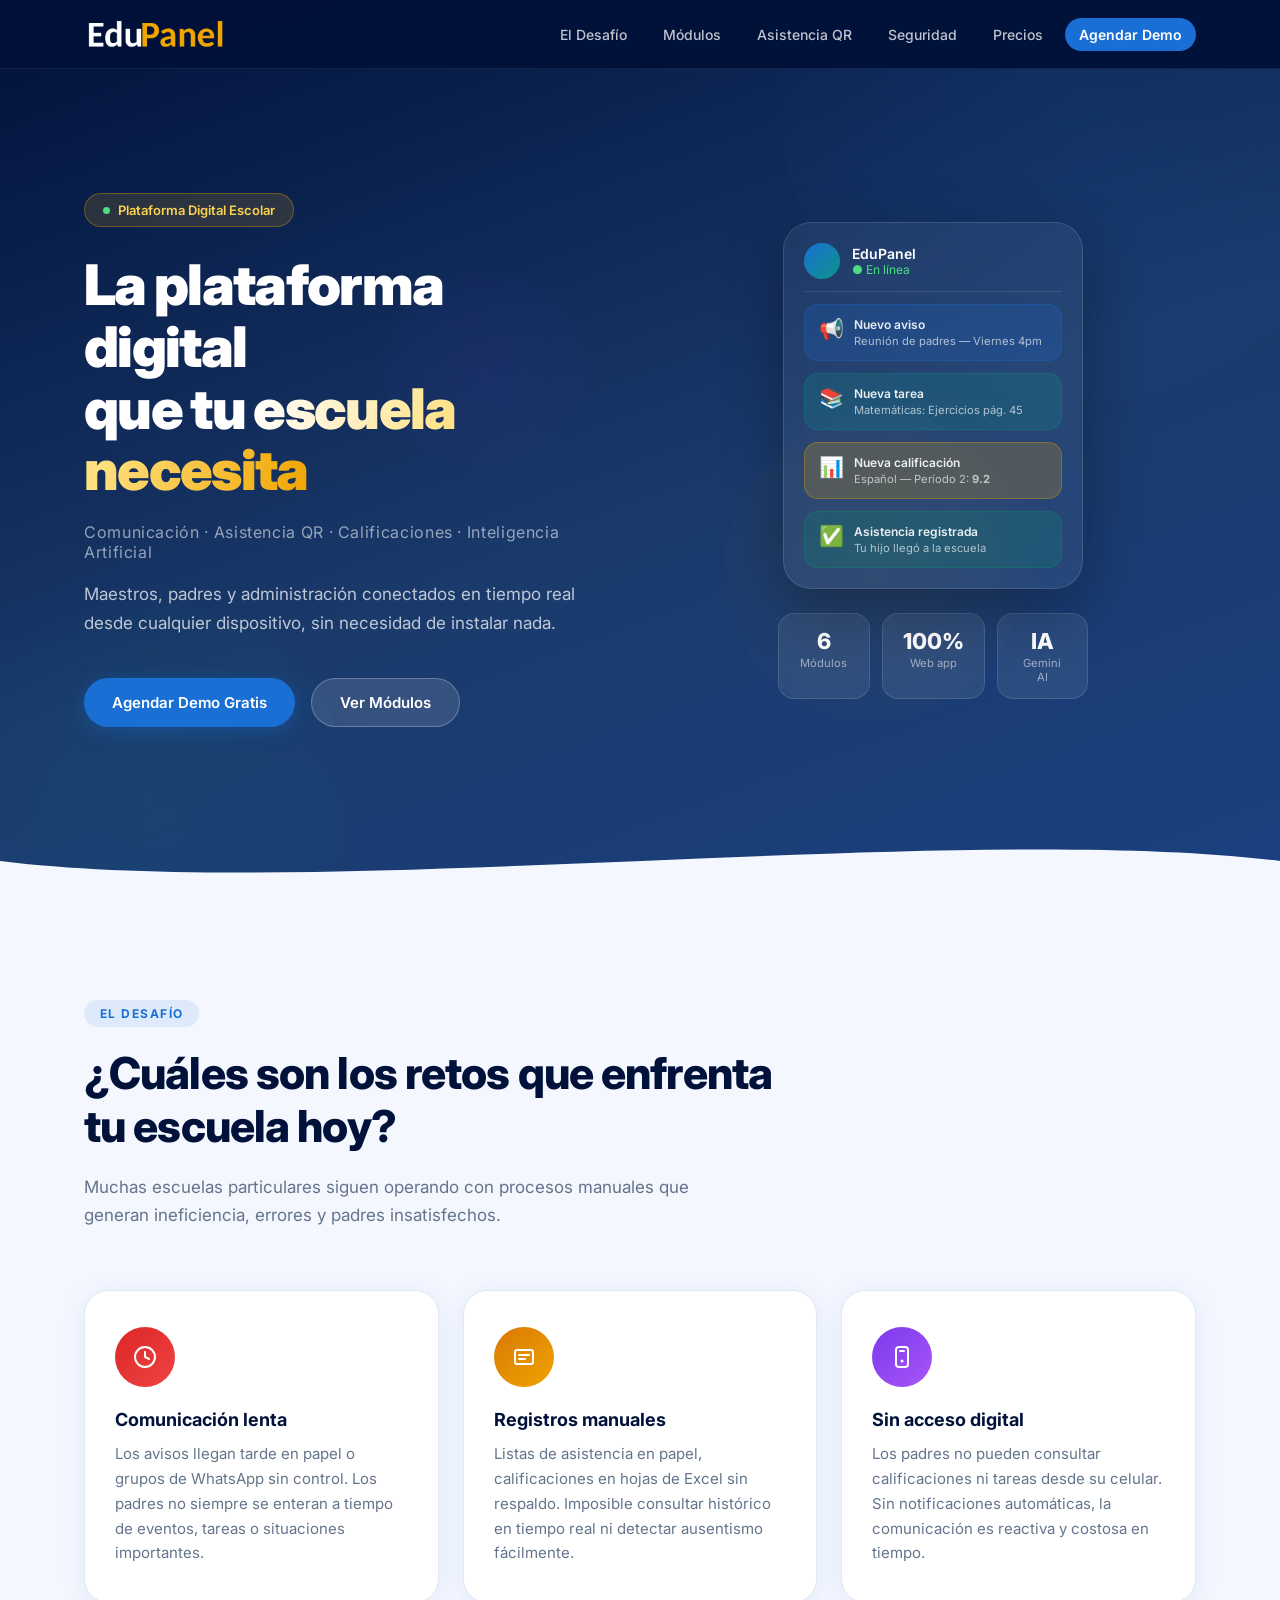
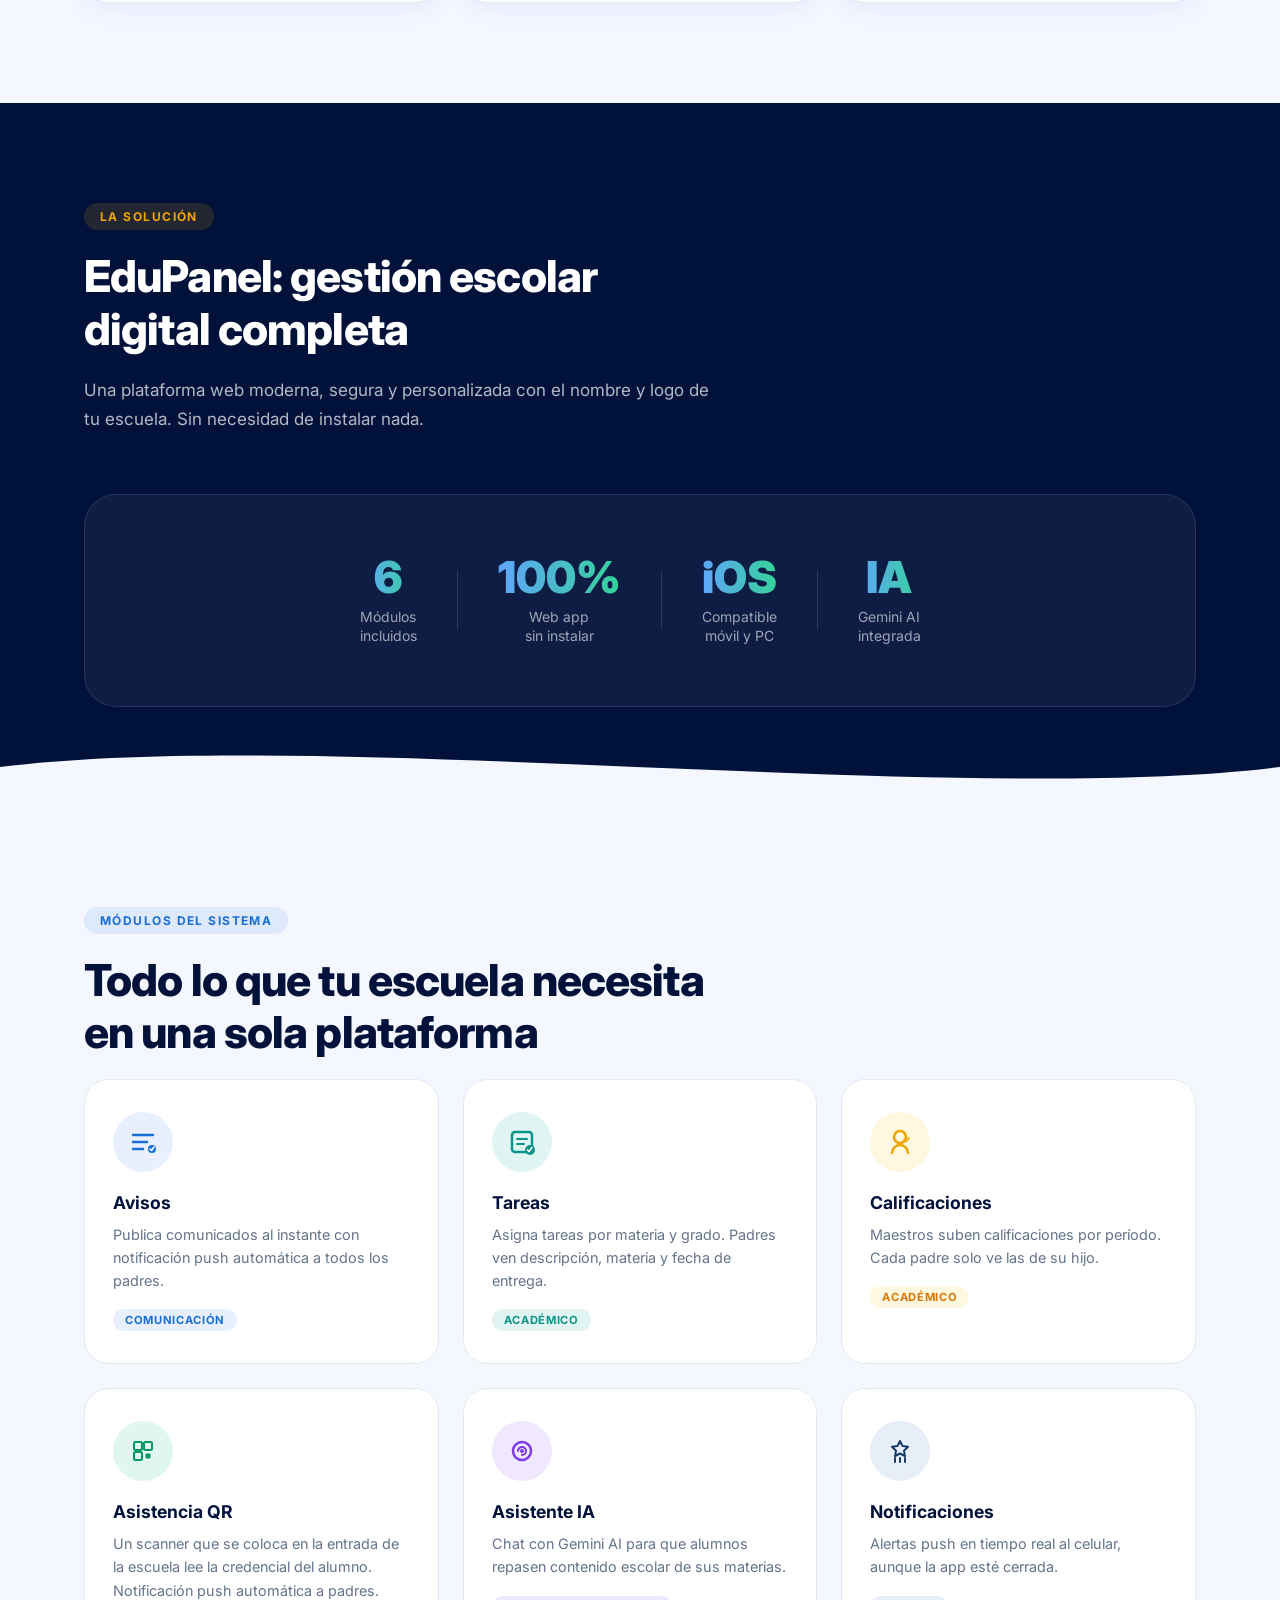
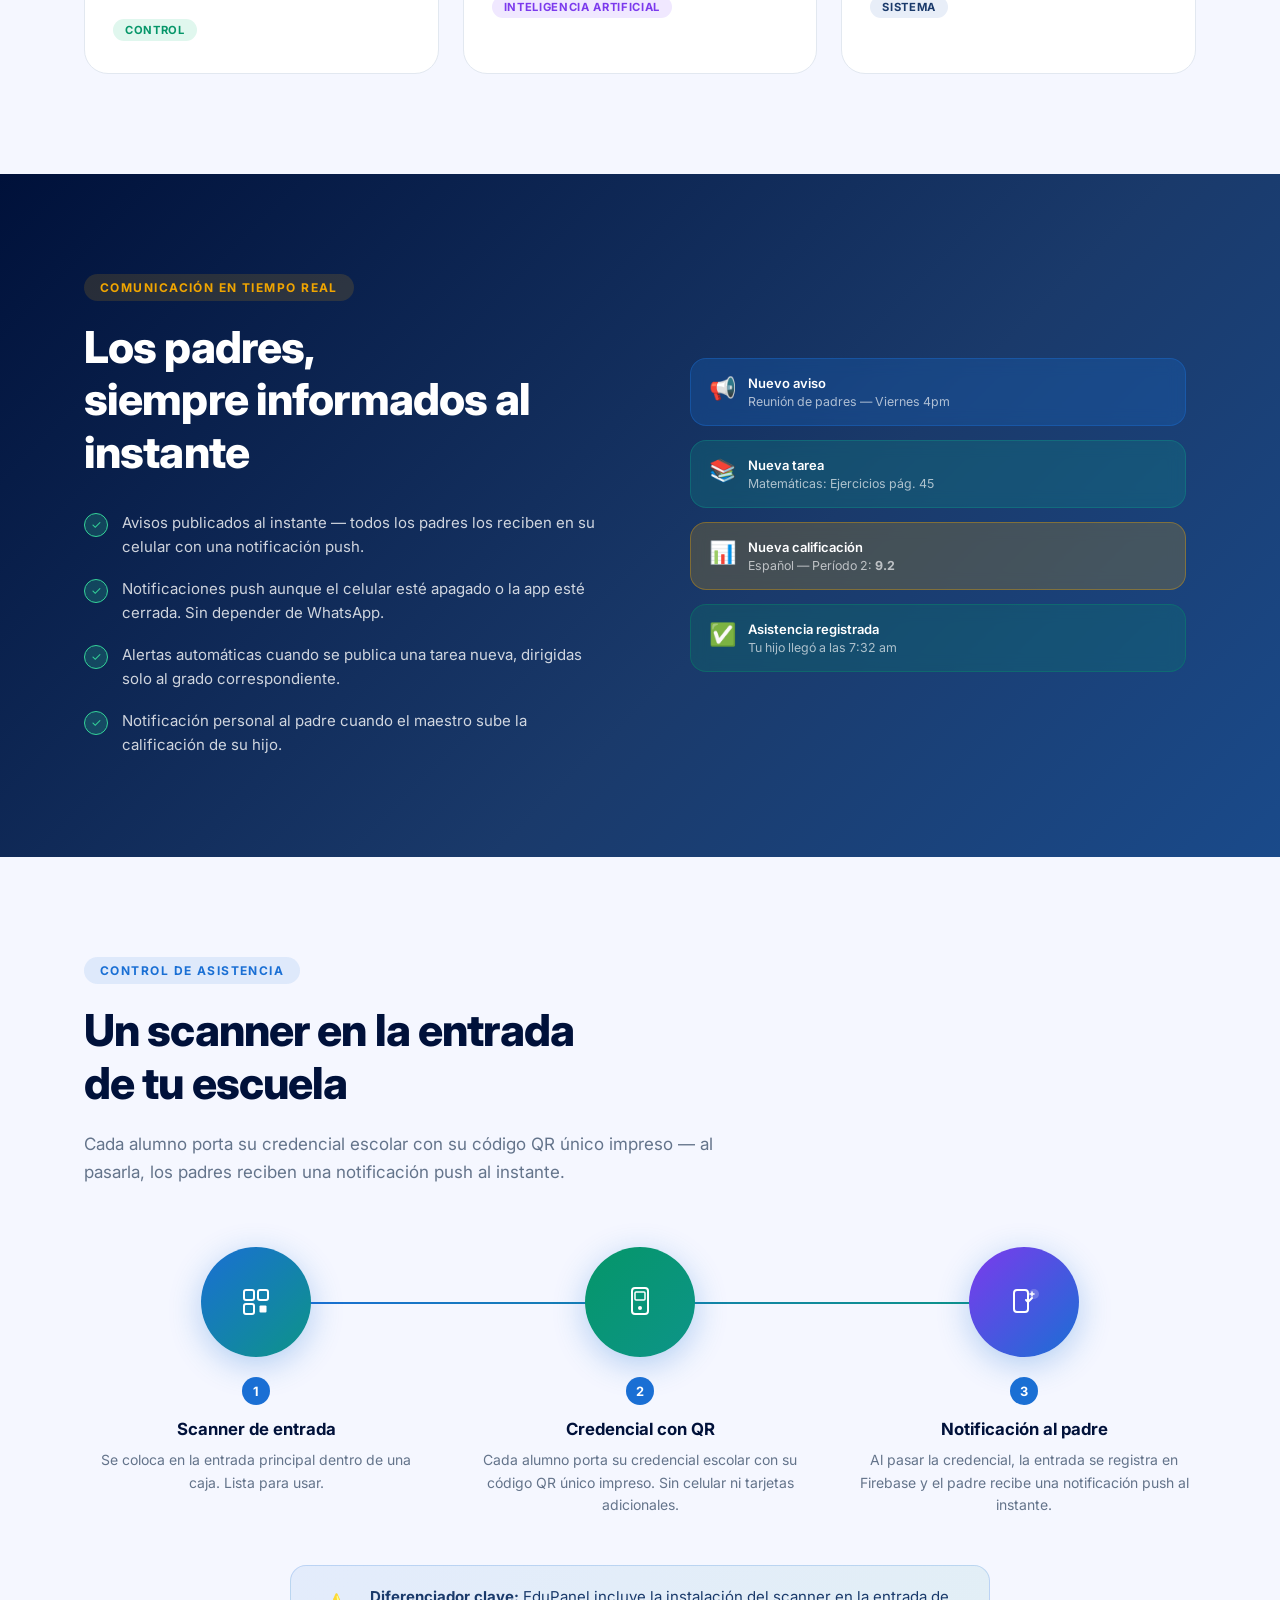
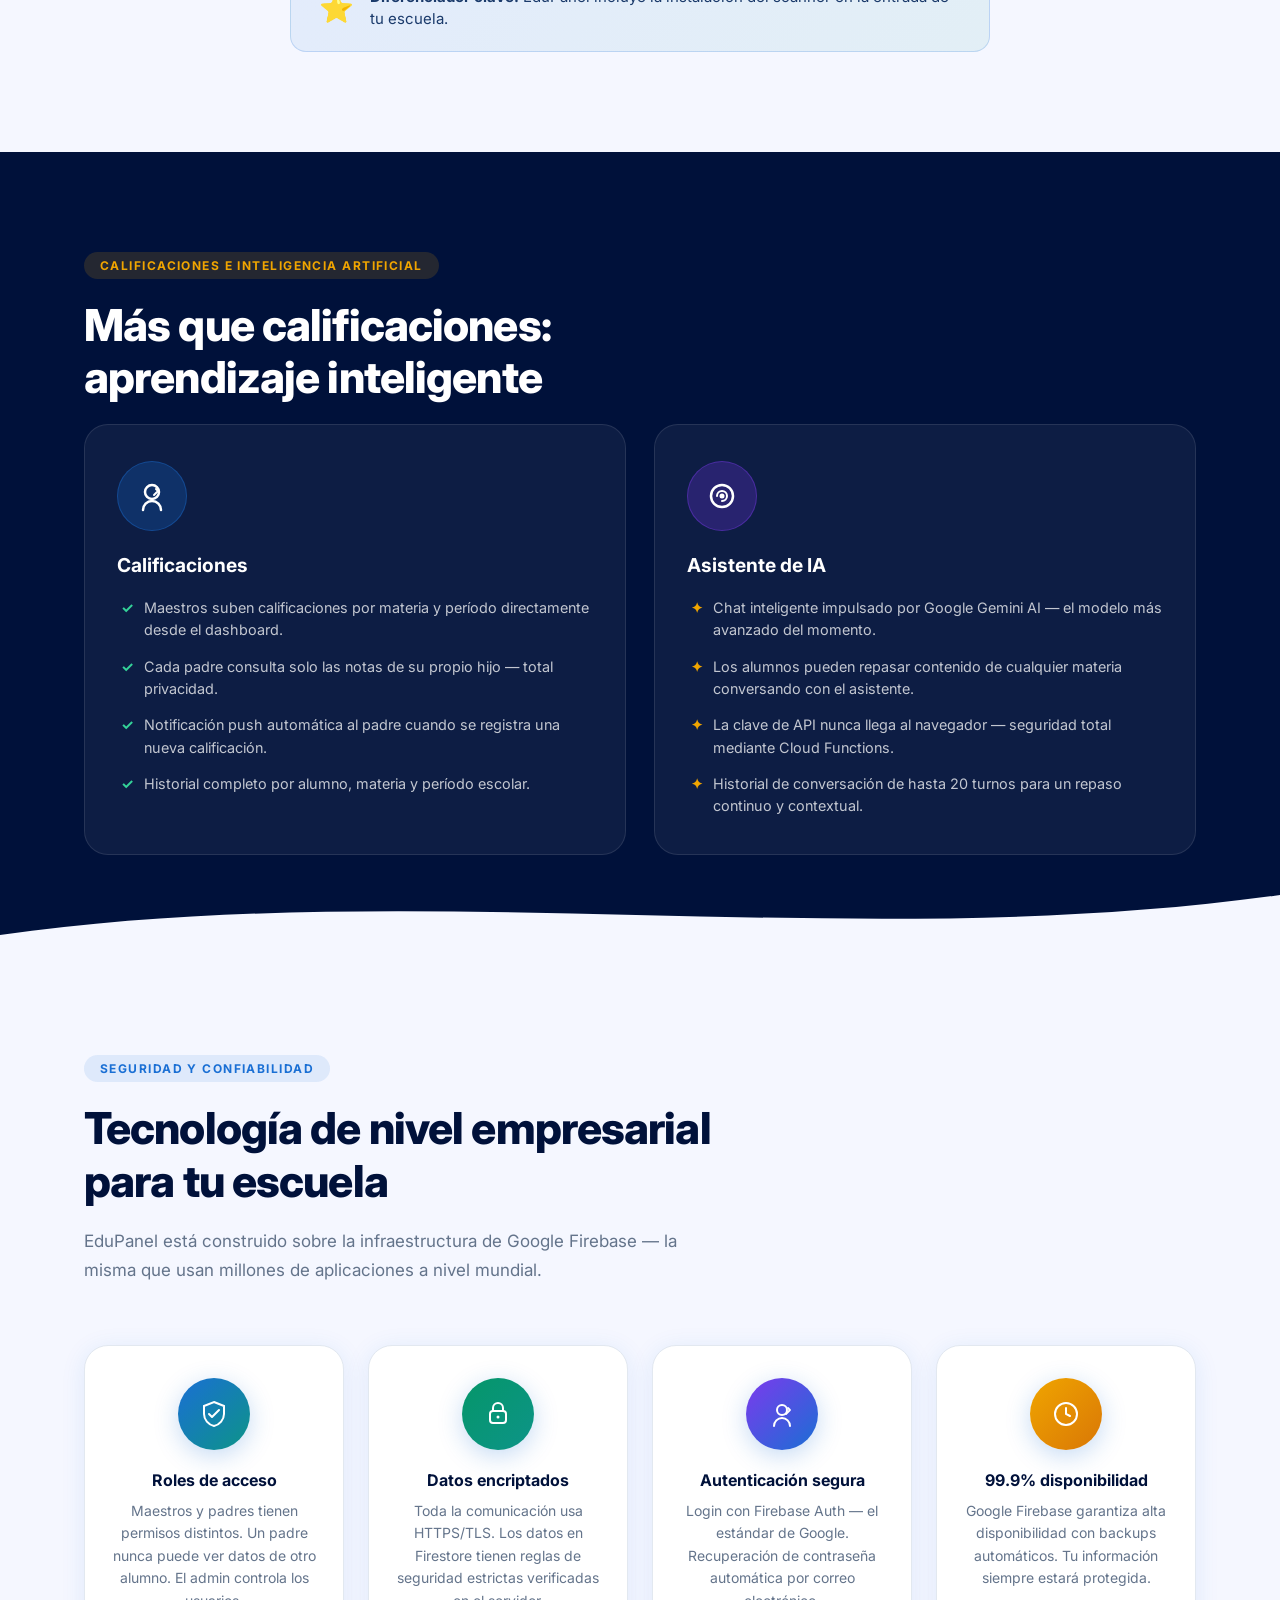
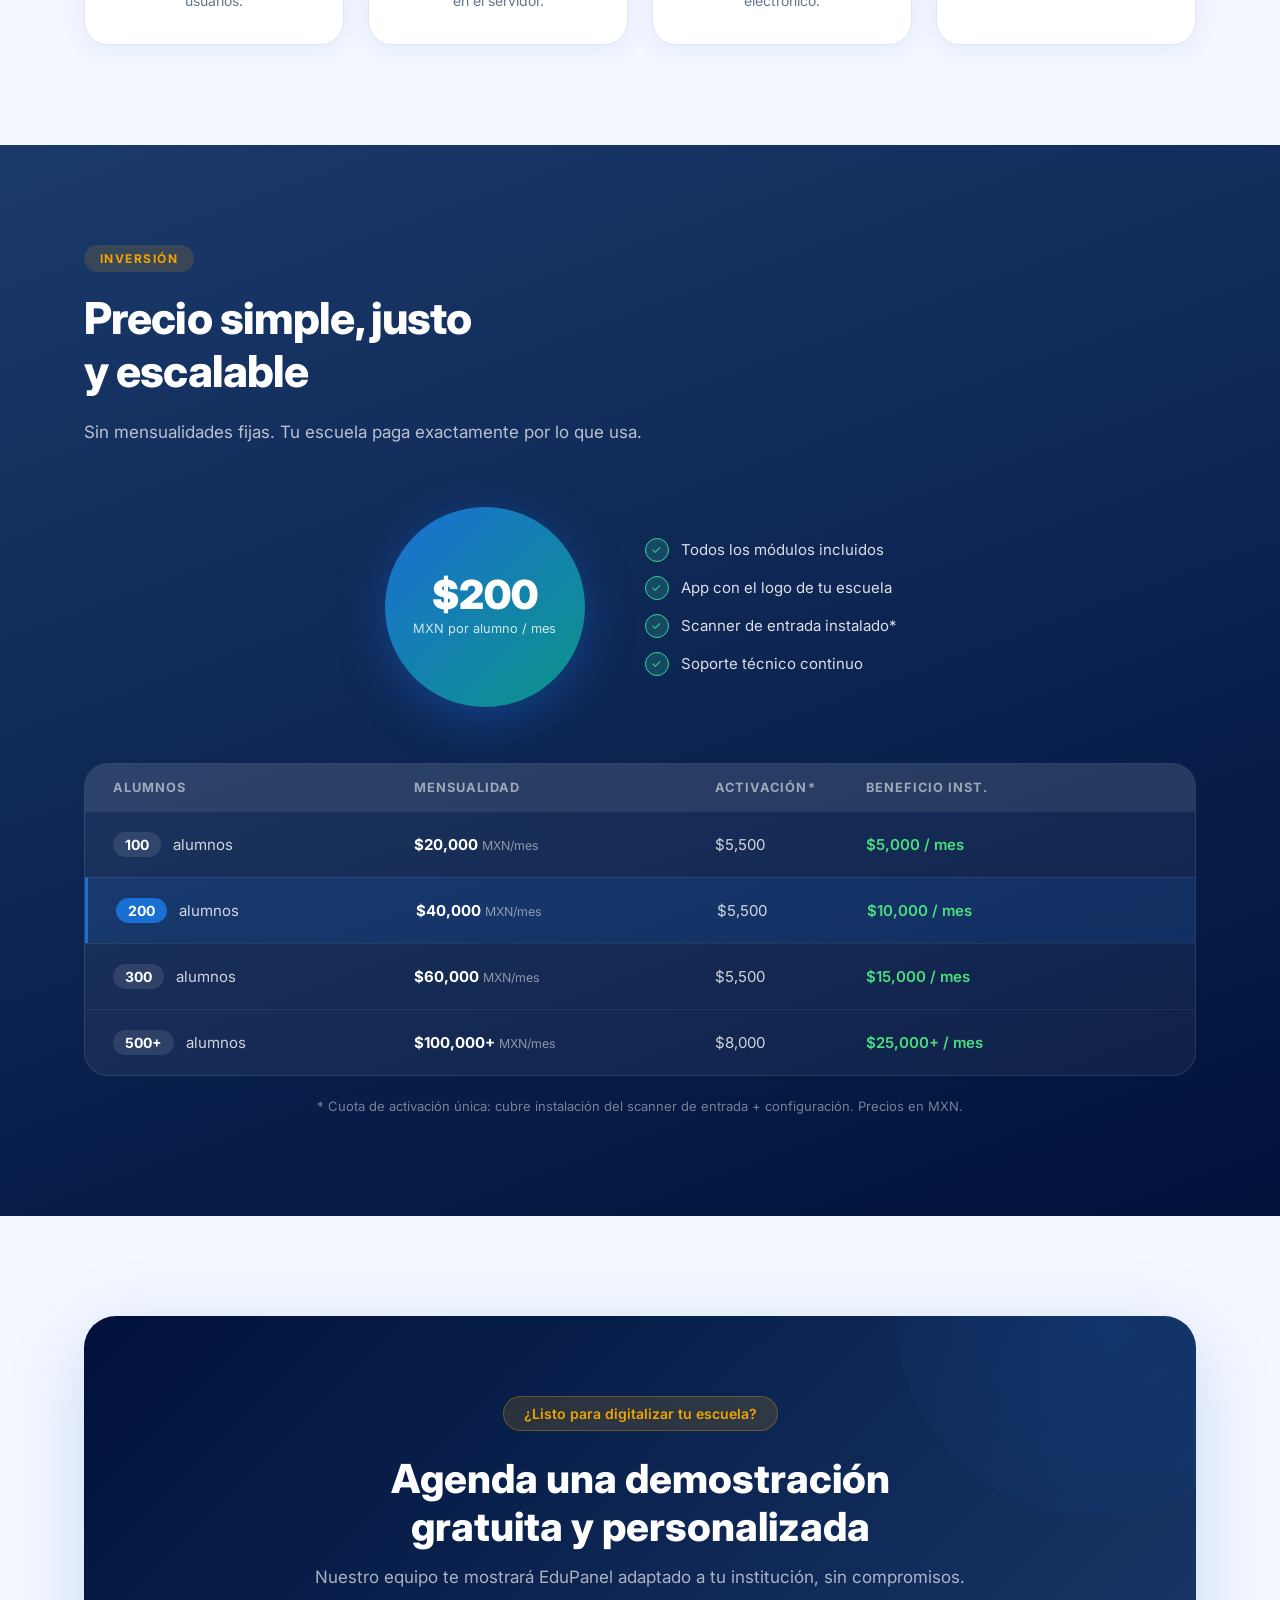
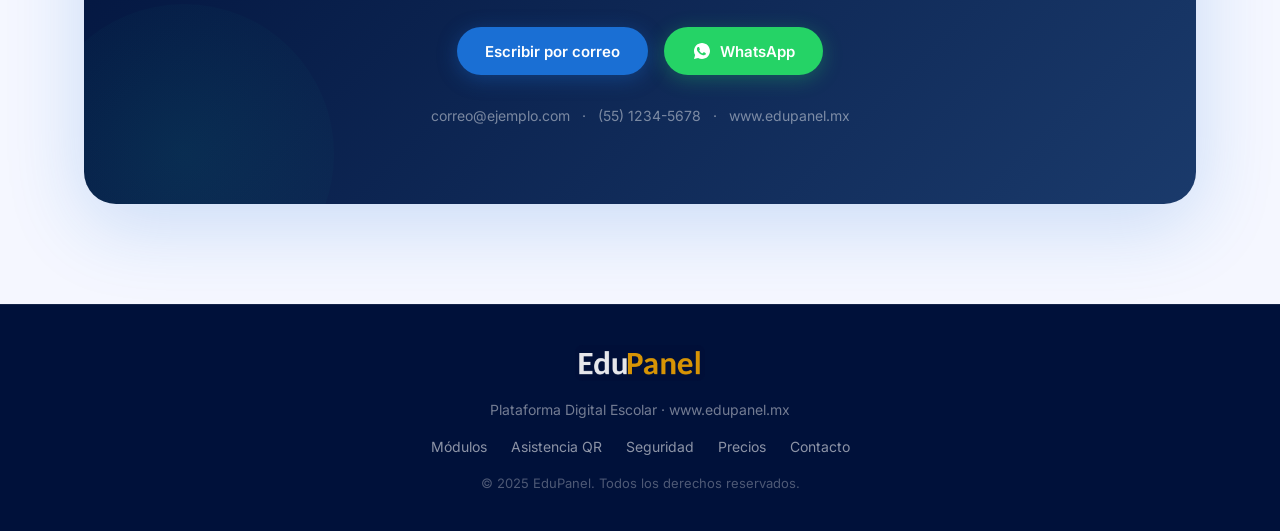
==== index.html @ af3d4a87 "Sitio web oficial de EduPanel" ====
<!DOCTYPE html>
<html lang="es">
<head>
  <meta charset="UTF-8" />
  <meta name="viewport" content="width=device-width, initial-scale=1.0" />
  <title>EduPanel — La plataforma digital que tu escuela necesita</title>
  <link rel="preconnect" href="https://fonts.googleapis.com" />
  <link rel="preconnect" href="https://fonts.gstatic.com" crossorigin />
  <link href="https://fonts.googleapis.com/css2?family=Inter:wght@300;400;500;600;700;800;900&display=swap" rel="stylesheet" />
  <link rel="stylesheet" href="style.css" />
</head>
<body>

  <!-- NAVBAR -->
  <nav class="navbar" id="navbar">
    <div class="container nav-inner">
      <a href="#hero" class="logo-link">
        <img src="img/logo-edu-panel.png" alt="EduPanel" class="logo-img" />
      </a>
      <ul class="nav-links" id="navLinks">
        <li><a href="#desafio">El Desafío</a></li>
        <li><a href="#modulos">Módulos</a></li>
        <li><a href="#asistencia">Asistencia QR</a></li>
        <li><a href="#seguridad">Seguridad</a></li>
        <li><a href="#precios">Precios</a></li>
        <li><a href="#contacto" class="nav-cta">Agendar Demo</a></li>
      </ul>
      <button class="hamburger" id="hamburger" aria-label="Menú">
        <span></span><span></span><span></span>
      </button>
    </div>
  </nav>

  <!-- HERO -->
  <section class="hero" id="hero">
    <div class="hero-bg-circles">
      <div class="hero-circle c1"></div>
      <div class="hero-circle c2"></div>
      <div class="hero-circle c3"></div>
      <div class="hero-circle c4"></div>
    </div>
    <div class="container hero-inner">
      <div class="hero-content" data-aos="fade-up">
        <div class="hero-badge">
          <span class="badge-dot"></span>
          Plataforma Digital Escolar
        </div>
        <h1 class="hero-title">
          La plataforma digital<br/>
          que tu <span class="gradient-text">escuela<br/>necesita</span>
        </h1>
        <p class="hero-subtitle">
          Comunicación · Asistencia QR · Calificaciones · Inteligencia Artificial
        </p>
        <p class="hero-desc">
          Maestros, padres y administración conectados en tiempo real desde cualquier dispositivo, sin necesidad de instalar nada.
        </p>
        <div class="hero-actions">
          <a href="#contacto" class="btn btn-primary">Agendar Demo Gratis</a>
          <a href="#modulos" class="btn btn-ghost">Ver Módulos</a>
        </div>
      </div>
      <div class="hero-visual" data-aos="fade-left">
        <div class="phone-mockup">
          <div class="phone-screen">
            <div class="phone-header">
              <div class="phone-avatar"></div>
              <div>
                <div class="phone-name">EduPanel</div>
                <div class="phone-status">● En línea</div>
              </div>
            </div>
            <div class="notif-card notif-blue">
              <div class="notif-icon">📢</div>
              <div>
                <div class="notif-title">Nuevo aviso</div>
                <div class="notif-body">Reunión de padres — Viernes 4pm</div>
              </div>
            </div>
            <div class="notif-card notif-teal">
              <div class="notif-icon">📚</div>
              <div>
                <div class="notif-title">Nueva tarea</div>
                <div class="notif-body">Matemáticas: Ejercicios pág. 45</div>
              </div>
            </div>
            <div class="notif-card notif-gold">
              <div class="notif-icon">📊</div>
              <div>
                <div class="notif-title">Nueva calificación</div>
                <div class="notif-body">Español — Período 2: <strong>9.2</strong></div>
              </div>
            </div>
            <div class="notif-card notif-green">
              <div class="notif-icon">✅</div>
              <div>
                <div class="notif-title">Asistencia registrada</div>
                <div class="notif-body">Tu hijo llegó a la escuela</div>
              </div>
            </div>
          </div>
        </div>
        <div class="hero-stats">
          <div class="stat-pill">
            <div class="stat-num">6</div>
            <div class="stat-label">Módulos</div>
          </div>
          <div class="stat-pill">
            <div class="stat-num">100%</div>
            <div class="stat-label">Web app</div>
          </div>
          <div class="stat-pill">
            <div class="stat-num">IA</div>
            <div class="stat-label">Gemini AI</div>
          </div>
        </div>
      </div>
    </div>
    <div class="hero-wave">
      <svg viewBox="0 0 1440 80" preserveAspectRatio="none">
        <path d="M0,40 C360,80 1080,0 1440,40 L1440,80 L0,80 Z" fill="#f5f7ff"/>
      </svg>
    </div>
  </section>

  <!-- EL DESAFÍO -->
  <section class="section section-light" id="desafio">
    <div class="container">
      <div class="section-label" data-aos="fade-up">El Desafío</div>
      <h2 class="section-title" data-aos="fade-up">¿Cuáles son los retos que enfrenta<br/>tu escuela hoy?</h2>
      <p class="section-desc" data-aos="fade-up">
        Muchas escuelas particulares siguen operando con procesos manuales que generan ineficiencia, errores y padres insatisfechos.
      </p>
      <div class="cards-grid" data-aos="fade-up">
        <div class="problem-card">
          <div class="problem-icon-wrap red">
            <svg width="28" height="28" viewBox="0 0 28 28" fill="none">
              <path d="M14 4C8.477 4 4 8.477 4 14s4.477 10 10 10 10-4.477 10-10S19.523 4 14 4zm0 5v5l4 2" stroke="white" stroke-width="2" stroke-linecap="round" fill="none"/>
            </svg>
          </div>
          <h3>Comunicación lenta</h3>
          <p>Los avisos llegan tarde en papel o grupos de WhatsApp sin control. Los padres no siempre se enteran a tiempo de eventos, tareas o situaciones importantes.</p>
        </div>
        <div class="problem-card">
          <div class="problem-icon-wrap orange">
            <svg width="28" height="28" viewBox="0 0 28 28" fill="none">
              <rect x="5" y="7" width="18" height="14" rx="2" stroke="white" stroke-width="2" fill="none"/>
              <line x1="9" y1="12" x2="19" y2="12" stroke="white" stroke-width="2" stroke-linecap="round"/>
              <line x1="9" y1="16" x2="15" y2="16" stroke="white" stroke-width="2" stroke-linecap="round"/>
            </svg>
          </div>
          <h3>Registros manuales</h3>
          <p>Listas de asistencia en papel, calificaciones en hojas de Excel sin respaldo. Imposible consultar histórico en tiempo real ni detectar ausentismo fácilmente.</p>
        </div>
        <div class="problem-card">
          <div class="problem-icon-wrap purple">
            <svg width="28" height="28" viewBox="0 0 28 28" fill="none">
              <rect x="8" y="4" width="12" height="20" rx="3" stroke="white" stroke-width="2" fill="none"/>
              <line x1="12" y1="8" x2="16" y2="8" stroke="white" stroke-width="2" stroke-linecap="round"/>
              <circle cx="14" cy="18" r="1.5" fill="white"/>
            </svg>
          </div>
          <h3>Sin acceso digital</h3>
          <p>Los padres no pueden consultar calificaciones ni tareas desde su celular. Sin notificaciones automáticas, la comunicación es reactiva y costosa en tiempo.</p>
        </div>
      </div>
    </div>
  </section>

  <!-- LA SOLUCIÓN -->
  <section class="section section-dark" id="solucion">
    <div class="container">
      <div class="section-label light" data-aos="fade-up">La Solución</div>
      <h2 class="section-title light" data-aos="fade-up">EduPanel: gestión escolar<br/>digital completa</h2>
      <p class="section-desc light" data-aos="fade-up">
        Una plataforma web moderna, segura y personalizada con el nombre y logo de tu escuela. Sin necesidad de instalar nada.
      </p>
      <div class="solution-stats" data-aos="fade-up">
        <div class="solution-stat">
          <div class="solution-num">6</div>
          <div class="solution-label">Módulos<br/>incluidos</div>
        </div>
        <div class="solution-divider"></div>
        <div class="solution-stat">
          <div class="solution-num">100%</div>
          <div class="solution-label">Web app<br/>sin instalar</div>
        </div>
        <div class="solution-divider"></div>
        <div class="solution-stat">
          <div class="solution-num">iOS</div>
          <div class="solution-label">Compatible<br/>móvil y PC</div>
        </div>
        <div class="solution-divider"></div>
        <div class="solution-stat">
          <div class="solution-num">IA</div>
          <div class="solution-label">Gemini AI<br/>integrada</div>
        </div>
      </div>
    </div>
    <div class="section-wave-bottom">
      <svg viewBox="0 0 1440 80" preserveAspectRatio="none">
        <path d="M0,40 C360,0 1080,80 1440,40 L1440,80 L0,80 Z" fill="#f5f7ff"/>
      </svg>
    </div>
  </section>

  <!-- MÓDULOS -->
  <section class="section section-light" id="modulos">
    <div class="container">
      <div class="section-label" data-aos="fade-up">Módulos del Sistema</div>
      <h2 class="section-title" data-aos="fade-up">Todo lo que tu escuela necesita<br/>en una sola plataforma</h2>
      <div class="modules-grid" data-aos="fade-up">

        <div class="module-card" style="--accent: #1a6fd4">
          <div class="module-icon-circle" style="background: #e8f0ff">
            <svg width="30" height="30" viewBox="0 0 30 30" fill="none">
              <path d="M5 8h20M5 15h14M5 22h10" stroke="#1a6fd4" stroke-width="2.5" stroke-linecap="round"/>
              <circle cx="24" cy="22" r="4" fill="#1a6fd4"/>
              <path d="M22 22l1.5 1.5L26 20" stroke="white" stroke-width="1.5" stroke-linecap="round" stroke-linejoin="round"/>
            </svg>
          </div>
          <h3>Avisos</h3>
          <p>Publica comunicados al instante con notificación push automática a todos los padres.</p>
          <div class="module-tag" style="color:#1a6fd4; background:#e8f0ff">Comunicación</div>
        </div>

        <div class="module-card" style="--accent: #0d9488">
          <div class="module-icon-circle" style="background: #e0f5f3">
            <svg width="30" height="30" viewBox="0 0 30 30" fill="none">
              <rect x="5" y="5" width="20" height="20" rx="3" stroke="#0d9488" stroke-width="2.5" fill="none"/>
              <path d="M10 12h10M10 17h7" stroke="#0d9488" stroke-width="2" stroke-linecap="round"/>
              <circle cx="23" cy="23" r="5" fill="#0d9488"/>
              <path d="M20.5 23l1.5 1.5L25 20.5" stroke="white" stroke-width="1.5" stroke-linecap="round" stroke-linejoin="round"/>
            </svg>
          </div>
          <h3>Tareas</h3>
          <p>Asigna tareas por materia y grado. Padres ven descripción, materia y fecha de entrega.</p>
          <div class="module-tag" style="color:#0d9488; background:#e0f5f3">Académico</div>
        </div>

        <div class="module-card" style="--accent: #f0a500">
          <div class="module-icon-circle" style="background: #fff8e0">
            <svg width="30" height="30" viewBox="0 0 30 30" fill="none">
              <circle cx="15" cy="10" r="6" stroke="#f0a500" stroke-width="2.5" fill="none"/>
              <path d="M7 26c0-4.418 3.582-8 8-8s8 3.582 8 8" stroke="#f0a500" stroke-width="2.5" stroke-linecap="round" fill="none"/>
              <path d="M19 13l2 1.5L24 11" stroke="#f0a500" stroke-width="1.8" stroke-linecap="round" stroke-linejoin="round"/>
            </svg>
          </div>
          <h3>Calificaciones</h3>
          <p>Maestros suben calificaciones por período. Cada padre solo ve las de su hijo.</p>
          <div class="module-tag" style="color:#d97706; background:#fff8e0">Académico</div>
        </div>

        <div class="module-card" style="--accent: #059669">
          <div class="module-icon-circle" style="background: #e0f7ee">
            <svg width="30" height="30" viewBox="0 0 30 30" fill="none">
              <rect x="6" y="6" width="8" height="8" rx="1.5" stroke="#059669" stroke-width="2" fill="none"/>
              <rect x="16" y="6" width="8" height="8" rx="1.5" stroke="#059669" stroke-width="2" fill="none"/>
              <rect x="6" y="16" width="8" height="8" rx="1.5" stroke="#059669" stroke-width="2" fill="none"/>
              <rect x="17.5" y="17.5" width="5" height="5" fill="#059669" rx="1"/>
            </svg>
          </div>
          <h3>Asistencia QR</h3>
          <p>Un scanner que se coloca en la entrada de la escuela lee la credencial del alumno. Notificación push automática a padres.</p>
          <div class="module-tag" style="color:#059669; background:#e0f7ee">Control</div>
        </div>

        <div class="module-card" style="--accent: #7c3aed">
          <div class="module-icon-circle" style="background: #f0e8ff">
            <svg width="30" height="30" viewBox="0 0 30 30" fill="none">
              <circle cx="15" cy="15" r="9" stroke="#7c3aed" stroke-width="2.5" fill="none"/>
              <path d="M11 15c0-2.2 1.8-4 4-4s4 1.8 4 4-1.8 4-4 4" stroke="#7c3aed" stroke-width="2" fill="none" stroke-linecap="round"/>
              <circle cx="15" cy="15" r="2" fill="#7c3aed"/>
            </svg>
          </div>
          <h3>Asistente IA</h3>
          <p>Chat con Gemini AI para que alumnos repasen contenido escolar de sus materias.</p>
          <div class="module-tag" style="color:#7c3aed; background:#f0e8ff">Inteligencia Artificial</div>
        </div>

        <div class="module-card" style="--accent: #1a3a6b">
          <div class="module-icon-circle" style="background: #e8eef8">
            <svg width="30" height="30" viewBox="0 0 30 30" fill="none">
              <path d="M15 5l2.5 5 5.5.8-4 3.9.95 5.5L15 17.5l-4.95 2.7.95-5.5-4-3.9 5.5-.8L15 5z" stroke="#1a3a6b" stroke-width="2" fill="none" stroke-linejoin="round"/>
              <path d="M10 22v4M15 22v4M20 22v4" stroke="#1a3a6b" stroke-width="2" stroke-linecap="round"/>
            </svg>
          </div>
          <h3>Notificaciones</h3>
          <p>Alertas push en tiempo real al celular, aunque la app esté cerrada.</p>
          <div class="module-tag" style="color:#1a3a6b; background:#e8eef8">Sistema</div>
        </div>

      </div>
    </div>
  </section>

  <!-- COMUNICACIÓN EN TIEMPO REAL -->
  <section class="section section-blue" id="comunicacion">
    <div class="container">
      <div class="comm-grid">
        <div class="comm-content" data-aos="fade-right">
          <div class="section-label light">Comunicación en Tiempo Real</div>
          <h2 class="section-title light">Los padres,<br/>siempre informados al instante</h2>
          <ul class="comm-list">
            <li>
              <div class="comm-check">✓</div>
              <span>Avisos publicados al instante — todos los padres los reciben en su celular con una notificación push.</span>
            </li>
            <li>
              <div class="comm-check">✓</div>
              <span>Notificaciones push aunque el celular esté apagado o la app esté cerrada. Sin depender de WhatsApp.</span>
            </li>
            <li>
              <div class="comm-check">✓</div>
              <span>Alertas automáticas cuando se publica una tarea nueva, dirigidas solo al grado correspondiente.</span>
            </li>
            <li>
              <div class="comm-check">✓</div>
              <span>Notificación personal al padre cuando el maestro sube la calificación de su hijo.</span>
            </li>
          </ul>
        </div>
        <div class="comm-mockup" data-aos="fade-left">
          <div class="floating-notifs">
            <div class="fn-card fn-blue fn-anim1">
              <div class="fn-icon">📢</div>
              <div>
                <div class="fn-title">Nuevo aviso</div>
                <div class="fn-body">Reunión de padres — Viernes 4pm</div>
              </div>
            </div>
            <div class="fn-card fn-teal fn-anim2">
              <div class="fn-icon">📚</div>
              <div>
                <div class="fn-title">Nueva tarea</div>
                <div class="fn-body">Matemáticas: Ejercicios pág. 45</div>
              </div>
            </div>
            <div class="fn-card fn-gold fn-anim3">
              <div class="fn-icon">📊</div>
              <div>
                <div class="fn-title">Nueva calificación</div>
                <div class="fn-body">Español — Período 2: <strong>9.2</strong></div>
              </div>
            </div>
            <div class="fn-card fn-green fn-anim4">
              <div class="fn-icon">✅</div>
              <div>
                <div class="fn-title">Asistencia registrada</div>
                <div class="fn-body">Tu hijo llegó a las 7:32 am</div>
              </div>
            </div>
          </div>
        </div>
      </div>
    </div>
  </section>

  <!-- ASISTENCIA QR -->
  <section class="section section-light" id="asistencia">
    <div class="container">
      <div class="section-label" data-aos="fade-up">Control de Asistencia</div>
      <h2 class="section-title" data-aos="fade-up">Un scanner en la entrada<br/>de tu escuela</h2>
      <p class="section-desc" data-aos="fade-up">
        Cada alumno porta su credencial escolar con su código QR único impreso — al pasarla, los padres reciben una notificación push al instante.
      </p>
      <div class="steps-row" data-aos="fade-up">
        <div class="step-circle-wrap">
          <div class="step-circle" style="background: linear-gradient(135deg, #1a6fd4, #0d9488)">
            <svg width="36" height="36" viewBox="0 0 36 36" fill="none">
              <rect x="6" y="6" width="10" height="10" rx="2" stroke="white" stroke-width="2" fill="none"/>
              <rect x="20" y="6" width="10" height="10" rx="2" stroke="white" stroke-width="2" fill="none"/>
              <rect x="6" y="20" width="10" height="10" rx="2" stroke="white" stroke-width="2" fill="none"/>
              <rect x="21.5" y="21.5" width="7" height="7" fill="white" rx="1"/>
            </svg>
          </div>
          <div class="step-connector"></div>
          <div class="step-num">1</div>
          <h3>Scanner de entrada</h3>
          <p>Se coloca en la entrada principal dentro de una caja. Lista para usar.</p>
        </div>
        <div class="step-circle-wrap">
          <div class="step-circle" style="background: linear-gradient(135deg, #059669, #0d9488)">
            <svg width="36" height="36" viewBox="0 0 36 36" fill="none">
              <rect x="10" y="4" width="16" height="26" rx="3" stroke="white" stroke-width="2" fill="none"/>
              <rect x="13" y="8" width="10" height="8" rx="1" stroke="white" stroke-width="1.5" fill="none"/>
              <circle cx="18" cy="24" r="2" fill="white"/>
            </svg>
          </div>
          <div class="step-connector"></div>
          <div class="step-num">2</div>
          <h3>Credencial con QR</h3>
          <p>Cada alumno porta su credencial escolar con su código QR único impreso. Sin celular ni tarjetas adicionales.</p>
        </div>
        <div class="step-circle-wrap">
          <div class="step-circle" style="background: linear-gradient(135deg, #7c3aed, #1a6fd4)">
            <svg width="36" height="36" viewBox="0 0 36 36" fill="none">
              <rect x="8" y="6" width="14" height="22" rx="3" stroke="white" stroke-width="2" fill="none"/>
              <path d="M26 14l-4 4-2-2" stroke="white" stroke-width="2" stroke-linecap="round" stroke-linejoin="round"/>
              <circle cx="28" cy="10" r="5" fill="white" opacity="0.2"/>
              <path d="M26 8v4M24 10h4" stroke="white" stroke-width="1.5" stroke-linecap="round"/>
            </svg>
          </div>
          <div class="step-num">3</div>
          <h3>Notificación al padre</h3>
          <p>Al pasar la credencial, la entrada se registra en Firebase y el padre recibe una notificación push al instante.</p>
        </div>
      </div>
      <div class="qr-highlight" data-aos="fade-up">
        <div class="qr-highlight-icon">⭐</div>
        <p><strong>Diferenciador clave:</strong> EduPanel incluye la instalación del scanner en la entrada de tu escuela.</p>
      </div>
    </div>
  </section>

  <!-- CALIFICACIONES E IA -->
  <section class="section section-dark" id="calificaciones">
    <div class="container">
      <div class="section-label light" data-aos="fade-up">Calificaciones e Inteligencia Artificial</div>
      <h2 class="section-title light" data-aos="fade-up">Más que calificaciones:<br/>aprendizaje inteligente</h2>
      <div class="calif-grid" data-aos="fade-up">
        <div class="calif-card">
          <div class="calif-icon-wrap blue">
            <svg width="36" height="36" viewBox="0 0 36 36" fill="none">
              <circle cx="18" cy="14" r="7" stroke="white" stroke-width="2.5" fill="none"/>
              <path d="M9 32c0-4.97 4.03-9 9-9s9 4.03 9 9" stroke="white" stroke-width="2.5" stroke-linecap="round" fill="none"/>
              <path d="M22 11l2 2-4 4" stroke="white" stroke-width="2" stroke-linecap="round" stroke-linejoin="round"/>
            </svg>
          </div>
          <h3>Calificaciones</h3>
          <ul class="calif-list">
            <li>Maestros suben calificaciones por materia y período directamente desde el dashboard.</li>
            <li>Cada padre consulta solo las notas de su propio hijo — total privacidad.</li>
            <li>Notificación push automática al padre cuando se registra una nueva calificación.</li>
            <li>Historial completo por alumno, materia y período escolar.</li>
          </ul>
        </div>
        <div class="calif-card">
          <div class="calif-icon-wrap purple">
            <svg width="36" height="36" viewBox="0 0 36 36" fill="none">
              <circle cx="18" cy="18" r="11" stroke="white" stroke-width="2.5" fill="none"/>
              <path d="M13 18c0-2.76 2.24-5 5-5s5 2.24 5 5-2.24 5-5 5" stroke="white" stroke-width="2" fill="none" stroke-linecap="round"/>
              <circle cx="18" cy="18" r="2.5" fill="white"/>
            </svg>
          </div>
          <h3>Asistente de IA</h3>
          <ul class="calif-list ai">
            <li>Chat inteligente impulsado por Google Gemini AI — el modelo más avanzado del momento.</li>
            <li>Los alumnos pueden repasar contenido de cualquier materia conversando con el asistente.</li>
            <li>La clave de API nunca llega al navegador — seguridad total mediante Cloud Functions.</li>
            <li>Historial de conversación de hasta 20 turnos para un repaso continuo y contextual.</li>
          </ul>
        </div>
      </div>
    </div>
    <div class="section-wave-bottom">
      <svg viewBox="0 0 1440 80" preserveAspectRatio="none">
        <path d="M0,60 C480,0 960,80 1440,20 L1440,80 L0,80 Z" fill="#f5f7ff"/>
      </svg>
    </div>
  </section>

  <!-- SEGURIDAD -->
  <section class="section section-light" id="seguridad">
    <div class="container">
      <div class="section-label" data-aos="fade-up">Seguridad y Confiabilidad</div>
      <h2 class="section-title" data-aos="fade-up">Tecnología de nivel empresarial<br/>para tu escuela</h2>
      <p class="section-desc" data-aos="fade-up">
        EduPanel está construido sobre la infraestructura de Google Firebase — la misma que usan millones de aplicaciones a nivel mundial.
      </p>
      <div class="security-grid" data-aos="fade-up">
        <div class="security-card">
          <div class="security-circle" style="background: linear-gradient(135deg, #1a6fd4, #0d9488)">
            <svg width="32" height="32" viewBox="0 0 32 32" fill="none">
              <path d="M16 4l10 4v8c0 5.5-4.3 10.6-10 12-5.7-1.4-10-6.5-10-12V8l10-4z" stroke="white" stroke-width="2" fill="none"/>
              <path d="M11 16l3 3 7-7" stroke="white" stroke-width="2" stroke-linecap="round" stroke-linejoin="round"/>
            </svg>
          </div>
          <h3>Roles de acceso</h3>
          <p>Maestros y padres tienen permisos distintos. Un padre nunca puede ver datos de otro alumno. El admin controla los usuarios.</p>
        </div>
        <div class="security-card">
          <div class="security-circle" style="background: linear-gradient(135deg, #059669, #0d9488)">
            <svg width="32" height="32" viewBox="0 0 32 32" fill="none">
              <rect x="8" y="13" width="16" height="12" rx="3" stroke="white" stroke-width="2" fill="none"/>
              <path d="M11 13v-3a5 5 0 0 1 10 0v3" stroke="white" stroke-width="2" stroke-linecap="round" fill="none"/>
              <circle cx="16" cy="19" r="1.5" fill="white"/>
            </svg>
          </div>
          <h3>Datos encriptados</h3>
          <p>Toda la comunicación usa HTTPS/TLS. Los datos en Firestore tienen reglas de seguridad estrictas verificadas en el servidor.</p>
        </div>
        <div class="security-card">
          <div class="security-circle" style="background: linear-gradient(135deg, #7c3aed, #1a6fd4)">
            <svg width="32" height="32" viewBox="0 0 32 32" fill="none">
              <circle cx="16" cy="12" r="5" stroke="white" stroke-width="2" fill="none"/>
              <path d="M8 28c0-4.4 3.6-8 8-8s8 3.6 8 8" stroke="white" stroke-width="2" stroke-linecap="round" fill="none"/>
              <path d="M22 10l2 2-4 4" stroke="white" stroke-width="1.8" stroke-linecap="round" stroke-linejoin="round"/>
            </svg>
          </div>
          <h3>Autenticación segura</h3>
          <p>Login con Firebase Auth — el estándar de Google. Recuperación de contraseña automática por correo electrónico.</p>
        </div>
        <div class="security-card">
          <div class="security-circle" style="background: linear-gradient(135deg, #f0a500, #d97706)">
            <svg width="32" height="32" viewBox="0 0 32 32" fill="none">
              <circle cx="16" cy="16" r="11" stroke="white" stroke-width="2" fill="none"/>
              <path d="M16 10v6l4 2" stroke="white" stroke-width="2" stroke-linecap="round"/>
            </svg>
          </div>
          <h3>99.9% disponibilidad</h3>
          <p>Google Firebase garantiza alta disponibilidad con backups automáticos. Tu información siempre estará protegida.</p>
        </div>
      </div>
    </div>
  </section>

  <!-- PRECIOS -->
  <section class="section section-pricing" id="precios">
    <div class="container">
      <div class="section-label light" data-aos="fade-up">Inversión</div>
      <h2 class="section-title light" data-aos="fade-up">Precio simple, justo<br/>y escalable</h2>
      <p class="section-desc light" data-aos="fade-up">
        Sin mensualidades fijas. Tu escuela paga exactamente por lo que usa.
      </p>

      <div class="price-hero" data-aos="fade-up">
        <div class="price-circle">
          <div class="price-amount">$200</div>
          <div class="price-unit">MXN por alumno / mes</div>
        </div>
        <div class="price-includes">
          <div class="price-item"><span class="pi-check">✓</span> Todos los módulos incluidos</div>
          <div class="price-item"><span class="pi-check">✓</span> App con el logo de tu escuela</div>
          <div class="price-item"><span class="pi-check">✓</span> Scanner de entrada instalado*</div>
          <div class="price-item"><span class="pi-check">✓</span> Soporte técnico continuo</div>
        </div>
      </div>

      <div class="pricing-table" data-aos="fade-up">
        <div class="pt-header">
          <div>Alumnos</div>
          <div>Mensualidad</div>
          <div>Activación*</div>
          <div>Beneficio inst.</div>
        </div>
        <div class="pt-row">
          <div><span class="pt-badge">100</span> alumnos</div>
          <div class="pt-price">$20,000 <span>MXN/mes</span></div>
          <div>$5,500</div>
          <div class="pt-benefit">$5,000 / mes</div>
        </div>
        <div class="pt-row pt-featured">
          <div><span class="pt-badge featured">200</span> alumnos</div>
          <div class="pt-price">$40,000 <span>MXN/mes</span></div>
          <div>$5,500</div>
          <div class="pt-benefit">$10,000 / mes</div>
        </div>
        <div class="pt-row">
          <div><span class="pt-badge">300</span> alumnos</div>
          <div class="pt-price">$60,000 <span>MXN/mes</span></div>
          <div>$5,500</div>
          <div class="pt-benefit">$15,000 / mes</div>
        </div>
        <div class="pt-row">
          <div><span class="pt-badge">500+</span> alumnos</div>
          <div class="pt-price">$100,000+ <span>MXN/mes</span></div>
          <div>$8,000</div>
          <div class="pt-benefit">$25,000+ / mes</div>
        </div>
      </div>
      <p class="pt-note">* Cuota de activación única: cubre instalación del scanner de entrada + configuración. Precios en MXN.</p>
    </div>
  </section>

  <!-- CONTACTO / CTA -->
  <section class="section section-light" id="contacto">
    <div class="container">
      <div class="cta-card" data-aos="fade-up">
        <div class="cta-circles">
          <div class="cta-c1"></div>
          <div class="cta-c2"></div>
        </div>
        <div class="cta-content">
          <div class="cta-badge">¿Listo para digitalizar tu escuela?</div>
          <h2>Agenda una demostración<br/>gratuita y personalizada</h2>
          <p>Nuestro equipo te mostrará EduPanel adaptado a tu institución, sin compromisos.</p>
          <div class="cta-actions">
            <a href="mailto:correo@ejemplo.com" class="btn btn-primary">Escribir por correo</a>
            <a href="https://wa.me/5512345678" class="btn btn-whatsapp">
              <svg width="20" height="20" viewBox="0 0 20 20" fill="none">
                <path d="M10 2C5.58 2 2 5.58 2 10c0 1.49.41 2.88 1.12 4.07L2 18l4.05-1.08C7.2 17.6 8.57 18 10 18c4.42 0 8-3.58 8-8s-3.58-8-8-8zm3.78 11.27c-.16.46-1.15.9-1.58.94-.4.04-.78.15-2.64-.55-2.22-.84-3.64-3.1-3.75-3.24-.11-.14-.9-1.2-.9-2.29 0-1.09.57-1.62.78-1.84.2-.22.45-.27.6-.27h.43c.14 0 .33-.05.51.39.18.44.62 1.52.67 1.63.05.11.09.24.01.38-.07.14-.11.23-.22.35-.11.12-.24.27-.34.36-.11.11-.23.22-.1.44.13.22.58.96 1.25 1.56.86.77 1.58 1.01 1.8 1.12.22.11.35.09.48-.05.13-.14.54-.63.68-.85.14-.22.29-.18.48-.11.2.07 1.25.59 1.47.7.22.11.36.16.41.25.06.09.06.51-.1.97z" fill="currentColor"/>
              </svg>
              WhatsApp
            </a>
          </div>
          <div class="cta-contact-info">
            <span>correo@ejemplo.com</span>
            <span>·</span>
            <span>(55) 1234-5678</span>
            <span>·</span>
            <span>www.edupanel.mx</span>
          </div>
        </div>
      </div>
    </div>
  </section>

  <!-- FOOTER -->
  <footer class="footer">
    <div class="container footer-inner">
      <img src="img/logo-edu-panel.png" alt="EduPanel" class="logo-img logo-img-footer" />
      <div class="footer-desc">Plataforma Digital Escolar · www.edupanel.mx</div>
      <div class="footer-links">
        <a href="#modulos">Módulos</a>
        <a href="#asistencia">Asistencia QR</a>
        <a href="#seguridad">Seguridad</a>
        <a href="#precios">Precios</a>
        <a href="#contacto">Contacto</a>
      </div>
      <div class="footer-copy">© 2025 EduPanel. Todos los derechos reservados.</div>
    </div>
  </footer>

  <script src="main.js"></script>
</body>
</html>
---- style.css ----
/* =========================================================
   EduPanel — Fanpage Styles
   Paleta: #00113a · #1a3a6b · #1a6fd4 · #0d9488 · #f0a500 · #7c3aed
   ========================================================= */

*, *::before, *::after { box-sizing: border-box; margin: 0; padding: 0; }

:root {
  --navy: #00113a;
  --navy2: #1a3a6b;
  --navy3: #2d4a7a;
  --blue: #1a6fd4;
  --teal: #0d9488;
  --teal2: #059669;
  --gold: #f0a500;
  --gold2: #d97706;
  --purple: #7c3aed;
  --light-bg: #f5f7ff;
  --light-bg2: #f8faff;
  --border: #e2e8f0;
  --text: #1e293b;
  --text-muted: #64748b;
  --white: #ffffff;
  --radius-xl: 24px;
  --radius-2xl: 32px;
  --radius-pill: 9999px;
  --shadow-md: 0 4px 24px rgba(26,111,212,0.10);
  --shadow-lg: 0 8px 40px rgba(26,111,212,0.15);
}

html { scroll-behavior: smooth; }

body {
  font-family: 'Inter', sans-serif;
  color: var(--text);
  background: var(--white);
  overflow-x: hidden;
}

/* === LAYOUT === */
.container {
  max-width: 1160px;
  margin: 0 auto;
  padding: 0 24px;
}

/* === NAVBAR === */
.navbar {
  position: fixed;
  top: 0; left: 0; right: 0;
  z-index: 1000;
  background: rgba(0,17,58,0.96);
  backdrop-filter: blur(12px);
  border-bottom: 1px solid rgba(255,255,255,0.08);
  transition: all 0.3s;
}
.navbar.scrolled {
  background: rgba(0,17,58,0.99);
  box-shadow: 0 4px 32px rgba(0,0,0,0.25);
}
.nav-inner {
  display: flex;
  align-items: center;
  justify-content: space-between;
  height: 68px;
}
.logo-link { text-decoration: none; }
.logo {
  display: flex;
  align-items: center;
  gap: 10px;
}
.logo-icon { display: flex; }
.logo-text {
  font-size: 1.25rem;
  font-weight: 800;
  color: var(--white);
  letter-spacing: -0.5px;
}

/* Logo imagen real */
.logo-img {
  height: 40px;
  width: auto;
  border-radius: 8px;
  display: block;
  object-fit: contain;
}
.logo-img-footer {
  height: 36px;
  opacity: 0.9;
}
.nav-links {
  display: flex;
  align-items: center;
  gap: 8px;
  list-style: none;
}
.nav-links a {
  text-decoration: none;
  color: rgba(255,255,255,0.75);
  font-size: 0.875rem;
  font-weight: 500;
  padding: 8px 14px;
  border-radius: var(--radius-pill);
  transition: all 0.2s;
}
.nav-links a:hover { color: white; background: rgba(255,255,255,0.08); }
.nav-links a.nav-cta {
  background: var(--blue);
  color: white;
  font-weight: 600;
}
.nav-links a.nav-cta:hover { background: #1558b0; }

.hamburger {
  display: none;
  flex-direction: column;
  gap: 5px;
  background: none;
  border: none;
  cursor: pointer;
  padding: 8px;
}
.hamburger span {
  display: block;
  width: 22px;
  height: 2px;
  background: white;
  border-radius: 2px;
  transition: all 0.3s;
}

/* === BUTTONS === */
.btn {
  display: inline-flex;
  align-items: center;
  gap: 8px;
  padding: 14px 28px;
  border-radius: var(--radius-pill);
  font-weight: 600;
  font-size: 0.9375rem;
  text-decoration: none;
  border: none;
  cursor: pointer;
  transition: all 0.25s;
  white-space: nowrap;
}
.btn-primary {
  background: var(--blue);
  color: white;
  box-shadow: 0 4px 20px rgba(26,111,212,0.35);
}
.btn-primary:hover {
  background: #1558b0;
  transform: translateY(-2px);
  box-shadow: 0 8px 30px rgba(26,111,212,0.45);
}
.btn-ghost {
  background: rgba(255,255,255,0.12);
  color: white;
  border: 1.5px solid rgba(255,255,255,0.25);
}
.btn-ghost:hover { background: rgba(255,255,255,0.2); transform: translateY(-2px); }
.btn-whatsapp {
  background: #25d366;
  color: white;
  box-shadow: 0 4px 20px rgba(37,211,102,0.3);
}
.btn-whatsapp:hover { background: #1eb850; transform: translateY(-2px); }

/* === SECTIONS === */
.section { padding: 100px 0; position: relative; }
.section-light { background: var(--light-bg); }
.section-dark {
  background: var(--navy);
  color: white;
}
.section-blue {
  background: linear-gradient(135deg, var(--navy) 0%, var(--navy2) 60%, #1a4a8a 100%);
  color: white;
  padding: 100px 0;
}
.section-pricing {
  background: linear-gradient(160deg, var(--navy2) 0%, var(--navy) 100%);
  color: white;
  padding: 100px 0;
}

.section-label {
  display: inline-block;
  font-size: 0.75rem;
  font-weight: 700;
  letter-spacing: 0.12em;
  text-transform: uppercase;
  color: var(--blue);
  background: rgba(26,111,212,0.1);
  padding: 6px 16px;
  border-radius: var(--radius-pill);
  margin-bottom: 20px;
}
.section-label.light {
  color: var(--gold);
  background: rgba(240,165,0,0.15);
}
.section-title {
  font-size: clamp(1.75rem, 4vw, 2.75rem);
  font-weight: 800;
  line-height: 1.2;
  letter-spacing: -0.02em;
  margin-bottom: 20px;
  color: var(--navy);
}
.section-title.light { color: white; }
.section-desc {
  font-size: 1.0625rem;
  color: var(--text-muted);
  max-width: 640px;
  line-height: 1.7;
  margin-bottom: 60px;
}
.section-desc.light { color: rgba(255,255,255,0.7); }

.section-wave-bottom {
  position: absolute;
  bottom: 0; left: 0; right: 0;
  height: 80px;
  overflow: hidden;
}
.section-wave-bottom svg { width: 100%; height: 100%; }

/* ===================== HERO ===================== */
.hero {
  background: linear-gradient(160deg, var(--navy) 0%, var(--navy2) 55%, #1a4080 100%);
  min-height: 100vh;
  display: flex;
  align-items: center;
  padding: 120px 0 100px;
  position: relative;
  overflow: hidden;
}
.hero-bg-circles { position: absolute; inset: 0; pointer-events: none; overflow: hidden; }
.hero-circle {
  position: absolute;
  border-radius: 50%;
  opacity: 0.08;
}
.hero-circle.c1 {
  width: 600px; height: 600px;
  background: radial-gradient(circle, var(--blue), transparent);
  top: -200px; right: -100px;
  animation: floatCircle 8s ease-in-out infinite;
}
.hero-circle.c2 {
  width: 400px; height: 400px;
  background: radial-gradient(circle, var(--teal), transparent);
  bottom: -100px; left: -50px;
  animation: floatCircle 10s ease-in-out infinite reverse;
}
.hero-circle.c3 {
  width: 200px; height: 200px;
  background: radial-gradient(circle, var(--purple), transparent);
  top: 30%; left: 30%;
  opacity: 0.06;
  animation: floatCircle 6s ease-in-out infinite;
}
.hero-circle.c4 {
  width: 300px; height: 300px;
  background: radial-gradient(circle, var(--gold), transparent);
  bottom: 20%; right: 20%;
  opacity: 0.05;
  animation: floatCircle 12s ease-in-out infinite reverse;
}
@keyframes floatCircle {
  0%, 100% { transform: translate(0, 0) scale(1); }
  50% { transform: translate(20px, -30px) scale(1.05); }
}

.hero-inner {
  display: grid;
  grid-template-columns: 1fr 1fr;
  gap: 60px;
  align-items: center;
  position: relative;
  z-index: 1;
}
.hero-content { color: white; }
.hero-badge {
  display: inline-flex;
  align-items: center;
  gap: 8px;
  background: rgba(240,165,0,0.15);
  border: 1px solid rgba(240,165,0,0.35);
  color: #fcd34d;
  font-size: 0.8125rem;
  font-weight: 600;
  padding: 8px 18px;
  border-radius: var(--radius-pill);
  margin-bottom: 28px;
}
.badge-dot {
  width: 7px; height: 7px;
  border-radius: 50%;
  background: #4ade80;
  animation: pulse 2s ease-in-out infinite;
}
@keyframes pulse {
  0%, 100% { opacity: 1; transform: scale(1); }
  50% { opacity: 0.6; transform: scale(1.4); }
}

.hero-title {
  font-size: clamp(2rem, 5vw, 3.5rem);
  font-weight: 900;
  line-height: 1.1;
  letter-spacing: -0.03em;
  margin-bottom: 20px;
}
.gradient-text {
  background: linear-gradient(100deg, #ffffff 0%, #ffe080 50%, #f0a500 100%);
  -webkit-background-clip: text;
  -webkit-text-fill-color: transparent;
  background-clip: text;
}
.hero-subtitle {
  font-size: 1rem;
  color: rgba(255,255,255,0.55);
  letter-spacing: 0.04em;
  margin-bottom: 18px;
}
.hero-desc {
  font-size: 1.0625rem;
  color: rgba(255,255,255,0.72);
  line-height: 1.7;
  margin-bottom: 40px;
  max-width: 500px;
}
.hero-actions { display: flex; gap: 16px; flex-wrap: wrap; }

/* Phone mockup */
.hero-visual {
  display: flex;
  flex-direction: column;
  align-items: center;
  gap: 24px;
}
.phone-mockup {
  background: rgba(255,255,255,0.06);
  border: 1.5px solid rgba(255,255,255,0.12);
  border-radius: 28px;
  padding: 20px;
  width: 300px;
  backdrop-filter: blur(10px);
  box-shadow: 0 20px 60px rgba(0,0,0,0.3);
}
.phone-screen { display: flex; flex-direction: column; gap: 12px; }
.phone-header {
  display: flex;
  align-items: center;
  gap: 12px;
  padding-bottom: 12px;
  border-bottom: 1px solid rgba(255,255,255,0.1);
}
.phone-avatar {
  width: 36px; height: 36px;
  border-radius: 50%;
  background: linear-gradient(135deg, var(--blue), var(--teal));
}
.phone-name { color: white; font-weight: 600; font-size: 0.875rem; }
.phone-status { color: #4ade80; font-size: 0.75rem; }

.notif-card {
  display: flex;
  align-items: flex-start;
  gap: 10px;
  padding: 12px 14px;
  border-radius: 14px;
}
.notif-card.notif-blue { background: rgba(26,111,212,0.2); border: 1px solid rgba(26,111,212,0.3); }
.notif-card.notif-teal { background: rgba(13,148,136,0.2); border: 1px solid rgba(13,148,136,0.3); }
.notif-card.notif-gold { background: rgba(240,165,0,0.2); border: 1px solid rgba(240,165,0,0.3); }
.notif-card.notif-green { background: rgba(5,150,105,0.2); border: 1px solid rgba(5,150,105,0.3); }
.notif-icon { font-size: 1.25rem; flex-shrink: 0; }
.notif-title { color: rgba(255,255,255,0.9); font-size: 0.75rem; font-weight: 600; }
.notif-body { color: rgba(255,255,255,0.65); font-size: 0.7rem; margin-top: 2px; }

.hero-stats {
  display: flex;
  gap: 12px;
}
.stat-pill {
  background: rgba(255,255,255,0.08);
  border: 1px solid rgba(255,255,255,0.12);
  border-radius: 16px;
  padding: 14px 20px;
  text-align: center;
  flex: 1;
}
.stat-num { color: white; font-size: 1.375rem; font-weight: 800; }
.stat-label { color: rgba(255,255,255,0.55); font-size: 0.7rem; margin-top: 2px; }

.hero-wave {
  position: absolute;
  bottom: -1px; left: 0; right: 0;
  height: 80px;
  overflow: hidden;
}
.hero-wave svg { width: 100%; height: 100%; }

/* ===================== PROBLEM CARDS ===================== */
.cards-grid {
  display: grid;
  grid-template-columns: repeat(3, 1fr);
  gap: 24px;
}
.problem-card {
  background: white;
  border-radius: var(--radius-xl);
  padding: 36px 30px;
  border: 1.5px solid var(--border);
  transition: all 0.3s;
  box-shadow: var(--shadow-md);
}
.problem-card:hover {
  transform: translateY(-6px);
  box-shadow: var(--shadow-lg);
  border-color: transparent;
}
.problem-icon-wrap {
  width: 60px; height: 60px;
  border-radius: 50%;
  display: flex;
  align-items: center;
  justify-content: center;
  margin-bottom: 22px;
}
.problem-icon-wrap.red { background: linear-gradient(135deg, #dc2626, #ef4444); }
.problem-icon-wrap.orange { background: linear-gradient(135deg, #d97706, #f0a500); }
.problem-icon-wrap.purple { background: linear-gradient(135deg, #7c3aed, #a855f7); }
.problem-card h3 { font-size: 1.125rem; font-weight: 700; margin-bottom: 12px; color: var(--navy); }
.problem-card p { color: var(--text-muted); line-height: 1.65; font-size: 0.9375rem; }

/* ===================== SOLUTION STATS ===================== */
.solution-stats {
  display: flex;
  align-items: center;
  justify-content: center;
  gap: 0;
  margin-top: 40px;
  background: rgba(255,255,255,0.05);
  border: 1px solid rgba(255,255,255,0.1);
  border-radius: var(--radius-2xl);
  padding: 40px;
  flex-wrap: wrap;
}
.solution-stat { text-align: center; padding: 20px 40px; }
.solution-num {
  font-size: 2.75rem;
  font-weight: 900;
  color: white;
  background: linear-gradient(90deg, #60a5fa, #34d399);
  -webkit-background-clip: text;
  -webkit-text-fill-color: transparent;
  background-clip: text;
  line-height: 1;
  margin-bottom: 8px;
}
.solution-label { color: rgba(255,255,255,0.6); font-size: 0.875rem; line-height: 1.4; }
.solution-divider {
  width: 1px;
  height: 60px;
  background: rgba(255,255,255,0.12);
}

/* ===================== MODULES ===================== */
.modules-grid {
  display: grid;
  grid-template-columns: repeat(3, 1fr);
  gap: 24px;
}
.module-card {
  background: white;
  border-radius: var(--radius-xl);
  padding: 32px 28px;
  border: 1.5px solid var(--border);
  transition: all 0.3s;
  position: relative;
  overflow: hidden;
}
.module-card::before {
  content: '';
  position: absolute;
  top: 0; left: 0; right: 0;
  height: 4px;
  background: var(--accent);
  border-radius: 4px 4px 0 0;
  opacity: 0;
  transition: opacity 0.3s;
}
.module-card:hover {
  transform: translateY(-6px);
  box-shadow: var(--shadow-lg);
  border-color: transparent;
}
.module-card:hover::before { opacity: 1; }

.module-icon-circle {
  width: 60px; height: 60px;
  border-radius: 50%;
  display: flex;
  align-items: center;
  justify-content: center;
  margin-bottom: 20px;
}
.module-card h3 { font-size: 1.1rem; font-weight: 700; color: var(--navy); margin-bottom: 10px; }
.module-card p { color: var(--text-muted); font-size: 0.9rem; line-height: 1.6; margin-bottom: 16px; }
.module-tag {
  display: inline-block;
  font-size: 0.7rem;
  font-weight: 700;
  letter-spacing: 0.06em;
  text-transform: uppercase;
  padding: 4px 12px;
  border-radius: var(--radius-pill);
}

/* ===================== COMMUNICATION ===================== */
.comm-grid {
  display: grid;
  grid-template-columns: 1fr 1fr;
  gap: 80px;
  align-items: center;
}
.comm-list { list-style: none; display: flex; flex-direction: column; gap: 18px; margin-top: 32px; }
.comm-list li {
  display: flex;
  gap: 14px;
  align-items: flex-start;
  color: rgba(255,255,255,0.8);
  font-size: 0.9375rem;
  line-height: 1.6;
}
.comm-check {
  flex-shrink: 0;
  width: 24px; height: 24px;
  border-radius: 50%;
  background: rgba(52,211,153,0.2);
  border: 1.5px solid #34d399;
  display: flex;
  align-items: center;
  justify-content: center;
  font-size: 0.75rem;
  color: #34d399;
  margin-top: 2px;
}

/* Floating notifications */
.floating-notifs {
  display: flex;
  flex-direction: column;
  gap: 14px;
  padding: 10px;
}
.fn-card {
  display: flex;
  align-items: flex-start;
  gap: 12px;
  padding: 16px 18px;
  border-radius: 16px;
  backdrop-filter: blur(8px);
  transition: transform 0.3s;
}
.fn-card:hover { transform: translateX(6px); }
.fn-card.fn-blue { background: rgba(26,111,212,0.25); border: 1px solid rgba(26,111,212,0.4); }
.fn-card.fn-teal { background: rgba(13,148,136,0.25); border: 1px solid rgba(13,148,136,0.4); }
.fn-card.fn-gold { background: rgba(240,165,0,0.2); border: 1px solid rgba(240,165,0,0.35); }
.fn-card.fn-green { background: rgba(5,150,105,0.2); border: 1px solid rgba(5,150,105,0.35); }
.fn-icon { font-size: 1.375rem; flex-shrink: 0; }
.fn-title { color: white; font-size: 0.8125rem; font-weight: 600; margin-bottom: 3px; }
.fn-body { color: rgba(255,255,255,0.65); font-size: 0.775rem; }

.fn-anim1 { animation: slideIn 0.6s 0.1s both; }
.fn-anim2 { animation: slideIn 0.6s 0.25s both; }
.fn-anim3 { animation: slideIn 0.6s 0.4s both; }
.fn-anim4 { animation: slideIn 0.6s 0.55s both; }
@keyframes slideIn {
  from { opacity: 0; transform: translateX(30px); }
  to { opacity: 1; transform: translateX(0); }
}

/* ===================== ASISTENCIA QR ===================== */
.steps-row {
  display: grid;
  grid-template-columns: repeat(3, 1fr);
  gap: 40px;
  margin-bottom: 48px;
  position: relative;
}
.steps-row::before {
  content: '';
  position: absolute;
  top: 55px;
  left: calc(16.66% + 20px);
  right: calc(16.66% + 20px);
  height: 2px;
  background: linear-gradient(90deg, var(--blue), var(--teal));
  z-index: 0;
}

.step-circle-wrap {
  text-align: center;
  position: relative;
  z-index: 1;
}
.step-circle {
  width: 110px; height: 110px;
  border-radius: 50%;
  display: flex;
  align-items: center;
  justify-content: center;
  margin: 0 auto 20px;
  box-shadow: 0 8px 32px rgba(26,111,212,0.3);
  transition: transform 0.3s;
}
.step-circle:hover { transform: scale(1.05); }
.step-num {
  display: inline-flex;
  align-items: center;
  justify-content: center;
  width: 28px; height: 28px;
  border-radius: 50%;
  background: var(--blue);
  color: white;
  font-size: 0.8rem;
  font-weight: 700;
  margin-bottom: 14px;
}
.step-circle-wrap h3 { font-size: 1.05rem; font-weight: 700; color: var(--navy); margin-bottom: 10px; }
.step-circle-wrap p { color: var(--text-muted); font-size: 0.875rem; line-height: 1.6; }

.qr-highlight {
  display: flex;
  align-items: center;
  gap: 16px;
  background: linear-gradient(135deg, rgba(26,111,212,0.08), rgba(13,148,136,0.08));
  border: 1.5px solid rgba(26,111,212,0.2);
  border-radius: 16px;
  padding: 20px 28px;
  max-width: 700px;
  margin: 0 auto;
}
.qr-highlight-icon { font-size: 1.75rem; flex-shrink: 0; }
.qr-highlight p { color: var(--navy2); font-size: 0.9375rem; line-height: 1.5; }

/* ===================== CALIFICACIONES ===================== */
.calif-grid {
  display: grid;
  grid-template-columns: 1fr 1fr;
  gap: 28px;
  margin-top: 20px;
}
.calif-card {
  background: rgba(255,255,255,0.05);
  border: 1.5px solid rgba(255,255,255,0.1);
  border-radius: var(--radius-xl);
  padding: 36px 32px;
  transition: all 0.3s;
}
.calif-card:hover {
  background: rgba(255,255,255,0.08);
  transform: translateY(-4px);
}
.calif-icon-wrap {
  width: 70px; height: 70px;
  border-radius: 50%;
  display: flex;
  align-items: center;
  justify-content: center;
  margin-bottom: 22px;
}
.calif-icon-wrap.blue { background: rgba(26,111,212,0.25); border: 1.5px solid rgba(26,111,212,0.4); }
.calif-icon-wrap.purple { background: rgba(124,58,237,0.25); border: 1.5px solid rgba(124,58,237,0.4); }
.calif-card h3 { color: white; font-size: 1.2rem; font-weight: 700; margin-bottom: 20px; }
.calif-list { list-style: none; display: flex; flex-direction: column; gap: 14px; }
.calif-list li {
  display: flex;
  gap: 10px;
  color: rgba(255,255,255,0.75);
  font-size: 0.9rem;
  line-height: 1.55;
  padding-left: 4px;
}
.calif-list li::before {
  content: '✓';
  color: #34d399;
  font-weight: 700;
  flex-shrink: 0;
}
.calif-list.ai li::before { content: '✦'; color: var(--gold); }

/* ===================== SECURITY ===================== */
.security-grid {
  display: grid;
  grid-template-columns: repeat(4, 1fr);
  gap: 24px;
  margin-top: 20px;
}
.security-card {
  background: white;
  border-radius: var(--radius-xl);
  padding: 32px 24px;
  text-align: center;
  border: 1.5px solid var(--border);
  transition: all 0.3s;
  box-shadow: var(--shadow-md);
}
.security-card:hover {
  transform: translateY(-6px);
  box-shadow: var(--shadow-lg);
  border-color: transparent;
}
.security-circle {
  width: 72px; height: 72px;
  border-radius: 50%;
  display: flex;
  align-items: center;
  justify-content: center;
  margin: 0 auto 20px;
  box-shadow: 0 6px 24px rgba(26,111,212,0.25);
}
.security-card h3 { font-size: 1rem; font-weight: 700; color: var(--navy); margin-bottom: 10px; }
.security-card p { color: var(--text-muted); font-size: 0.875rem; line-height: 1.6; }

/* ===================== PRICING ===================== */
.price-hero {
  display: flex;
  align-items: center;
  justify-content: center;
  gap: 60px;
  margin: 40px 0 56px;
  flex-wrap: wrap;
}
.price-circle {
  width: 200px; height: 200px;
  border-radius: 50%;
  background: linear-gradient(135deg, var(--blue), var(--teal));
  display: flex;
  flex-direction: column;
  align-items: center;
  justify-content: center;
  box-shadow: 0 12px 48px rgba(26,111,212,0.4);
  flex-shrink: 0;
}
.price-amount { font-size: 2.5rem; font-weight: 900; color: white; line-height: 1; }
.price-unit { font-size: 0.8rem; color: rgba(255,255,255,0.8); text-align: center; margin-top: 6px; line-height: 1.3; }

.price-includes { display: flex; flex-direction: column; gap: 14px; }
.price-item {
  display: flex;
  align-items: center;
  gap: 12px;
  color: rgba(255,255,255,0.85);
  font-size: 0.9375rem;
}
.pi-check {
  width: 24px; height: 24px;
  border-radius: 50%;
  background: rgba(52,211,153,0.2);
  border: 1.5px solid #34d399;
  display: flex;
  align-items: center;
  justify-content: center;
  font-size: 0.75rem;
  color: #34d399;
  flex-shrink: 0;
}

.pricing-table {
  background: rgba(255,255,255,0.05);
  border: 1px solid rgba(255,255,255,0.1);
  border-radius: var(--radius-xl);
  overflow: hidden;
}
.pt-header {
  display: grid;
  grid-template-columns: 2fr 2fr 1fr 2fr;
  padding: 16px 28px;
  background: rgba(255,255,255,0.08);
  font-size: 0.8rem;
  font-weight: 700;
  text-transform: uppercase;
  letter-spacing: 0.08em;
  color: rgba(255,255,255,0.55);
}
.pt-row {
  display: grid;
  grid-template-columns: 2fr 2fr 1fr 2fr;
  padding: 20px 28px;
  align-items: center;
  border-top: 1px solid rgba(255,255,255,0.07);
  transition: background 0.2s;
  color: rgba(255,255,255,0.8);
  font-size: 0.9375rem;
}
.pt-row:hover { background: rgba(255,255,255,0.04); }
.pt-row.pt-featured {
  background: rgba(26,111,212,0.15);
  border-left: 3px solid var(--blue);
}
.pt-badge {
  display: inline-flex;
  align-items: center;
  justify-content: center;
  min-width: 48px;
  padding: 4px 12px;
  background: rgba(255,255,255,0.1);
  border-radius: var(--radius-pill);
  font-weight: 700;
  font-size: 0.875rem;
  color: white;
  margin-right: 8px;
}
.pt-badge.featured { background: var(--blue); }
.pt-price { font-weight: 700; color: white; }
.pt-price span { font-size: 0.775rem; color: rgba(255,255,255,0.5); font-weight: 400; }
.pt-benefit { color: #4ade80; font-weight: 600; }
.pt-note {
  margin-top: 20px;
  text-align: center;
  color: rgba(255,255,255,0.45);
  font-size: 0.8125rem;
  line-height: 1.6;
}

/* ===================== CTA / CONTACT ===================== */
.cta-card {
  background: linear-gradient(135deg, var(--navy) 0%, var(--navy2) 100%);
  border-radius: var(--radius-2xl);
  padding: 80px 60px;
  text-align: center;
  position: relative;
  overflow: hidden;
  box-shadow: 0 20px 80px rgba(26,111,212,0.2);
}
.cta-circles { position: absolute; inset: 0; pointer-events: none; }
.cta-c1 {
  position: absolute;
  width: 400px; height: 400px;
  border-radius: 50%;
  background: radial-gradient(circle, rgba(26,111,212,0.15), transparent);
  top: -200px; right: -100px;
}
.cta-c2 {
  position: absolute;
  width: 300px; height: 300px;
  border-radius: 50%;
  background: radial-gradient(circle, rgba(13,148,136,0.12), transparent);
  bottom: -100px; left: -50px;
}
.cta-content { position: relative; z-index: 1; }
.cta-badge {
  display: inline-block;
  background: rgba(240,165,0,0.15);
  border: 1px solid rgba(240,165,0,0.3);
  color: var(--gold);
  font-size: 0.875rem;
  font-weight: 600;
  padding: 8px 20px;
  border-radius: var(--radius-pill);
  margin-bottom: 24px;
}
.cta-card h2 {
  font-size: clamp(1.75rem, 4vw, 2.5rem);
  font-weight: 800;
  color: white;
  line-height: 1.2;
  margin-bottom: 16px;
}
.cta-card p {
  color: rgba(255,255,255,0.65);
  font-size: 1.0625rem;
  margin-bottom: 40px;
}
.cta-actions {
  display: flex;
  gap: 16px;
  justify-content: center;
  flex-wrap: wrap;
  margin-bottom: 32px;
}
.cta-contact-info {
  display: flex;
  gap: 12px;
  justify-content: center;
  flex-wrap: wrap;
  color: rgba(255,255,255,0.45);
  font-size: 0.875rem;
}

/* ===================== FOOTER ===================== */
.footer {
  background: var(--navy);
  border-top: 1px solid rgba(255,255,255,0.08);
  padding: 40px 0;
}
.footer-inner {
  display: flex;
  flex-direction: column;
  align-items: center;
  gap: 20px;
}
.footer-desc { color: rgba(255,255,255,0.45); font-size: 0.875rem; }
.footer-links {
  display: flex;
  gap: 24px;
  flex-wrap: wrap;
  justify-content: center;
}
.footer-links a {
  color: rgba(255,255,255,0.55);
  text-decoration: none;
  font-size: 0.875rem;
  transition: color 0.2s;
}
.footer-links a:hover { color: white; }
.footer-copy { color: rgba(255,255,255,0.3); font-size: 0.8125rem; }

/* ===================== AOS ANIMATIONS ===================== */
[data-aos] { opacity: 0; transform: translateY(24px); transition: opacity 0.6s ease, transform 0.6s ease; }
[data-aos].aos-animate { opacity: 1; transform: translateY(0); }

/* ===================== RESPONSIVE ===================== */
@media (max-width: 1024px) {
  .security-grid { grid-template-columns: repeat(2, 1fr); }
}

@media (max-width: 900px) {
  .hero-inner { grid-template-columns: 1fr; text-align: center; }
  .hero-content { display: flex; flex-direction: column; align-items: center; }
  .hero-visual { display: none; }
  .hero-actions { justify-content: center; }
  .cards-grid { grid-template-columns: 1fr; }
  .modules-grid { grid-template-columns: repeat(2, 1fr); }
  .comm-grid { grid-template-columns: 1fr; }
  .calif-grid { grid-template-columns: 1fr; }
  .steps-row { grid-template-columns: 1fr; }
  .steps-row::before { display: none; }
  .pt-header { grid-template-columns: 1fr 1fr; }
  .pt-row { grid-template-columns: 1fr 1fr; }
  .pt-header div:nth-child(3), .pt-header div:nth-child(4),
  .pt-row div:nth-child(3), .pt-row div:nth-child(4) { display: none; }
}

@media (max-width: 640px) {
  .section { padding: 70px 0; }
  .modules-grid { grid-template-columns: 1fr; }
  .security-grid { grid-template-columns: 1fr; }
  .solution-divider { display: none; }
  .solution-stats { flex-direction: column; gap: 0; padding: 20px; }
  .solution-stat { padding: 16px 20px; border-bottom: 1px solid rgba(255,255,255,0.1); }
  .solution-stat:last-child { border-bottom: none; }
  .price-hero { flex-direction: column; gap: 32px; }
  .cta-card { padding: 50px 28px; }
  .nav-links { display: none; flex-direction: column; position: fixed; top: 68px; left: 0; right: 0; background: rgba(0,17,58,0.98); padding: 24px; gap: 4px; }
  .nav-links.open { display: flex; }
  .hamburger { display: flex; }
}
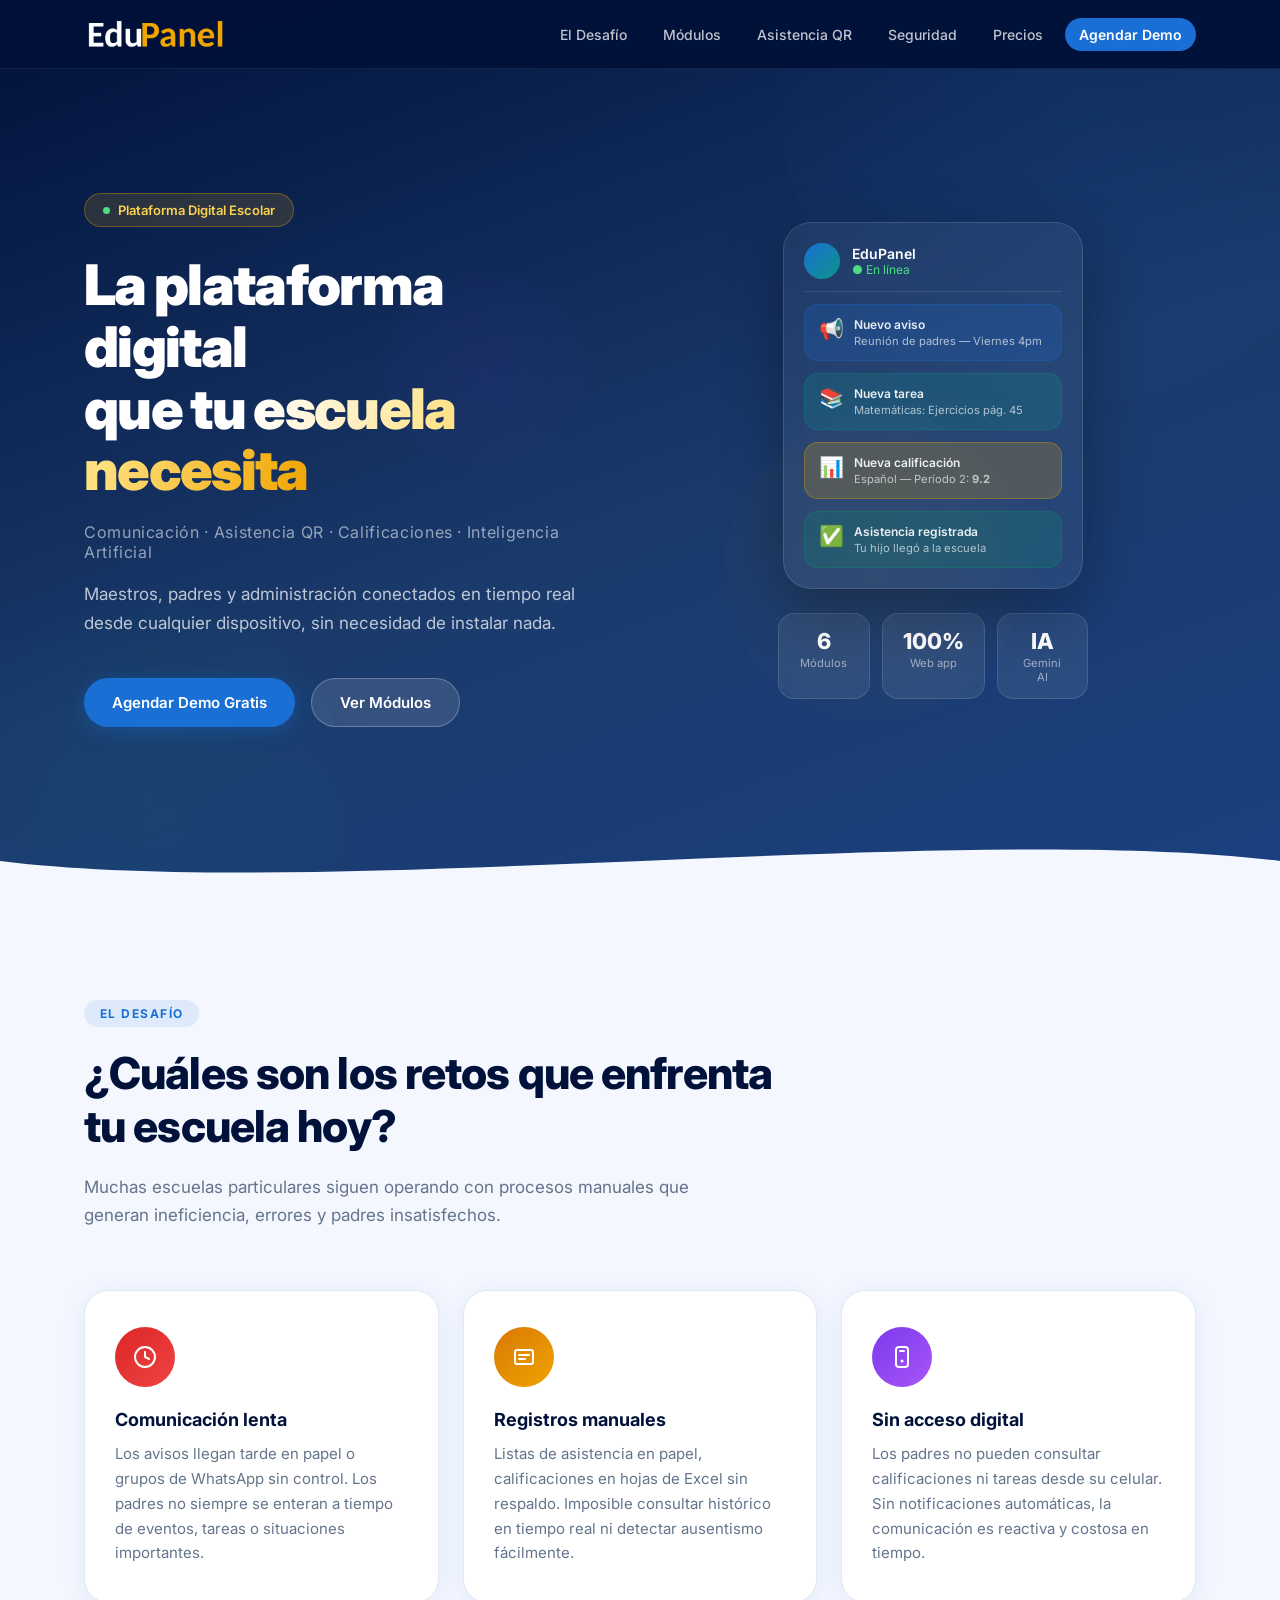
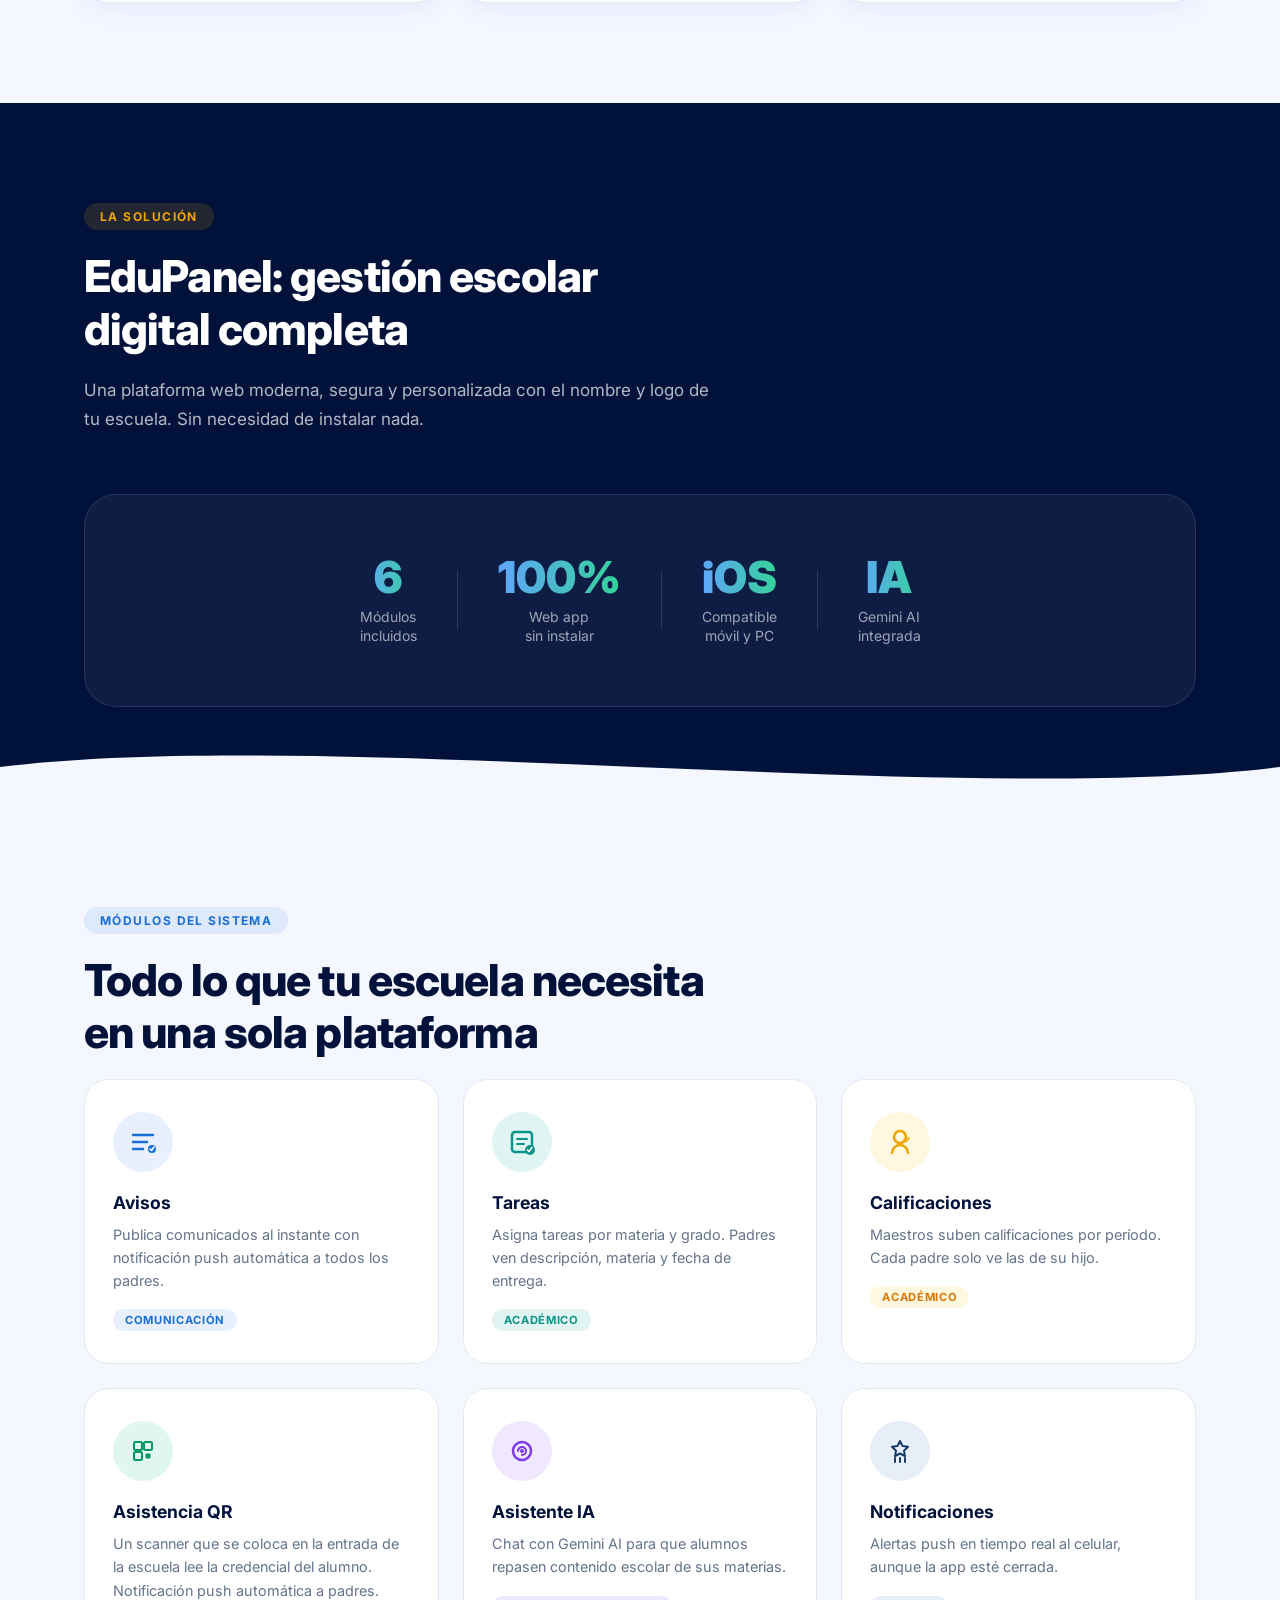
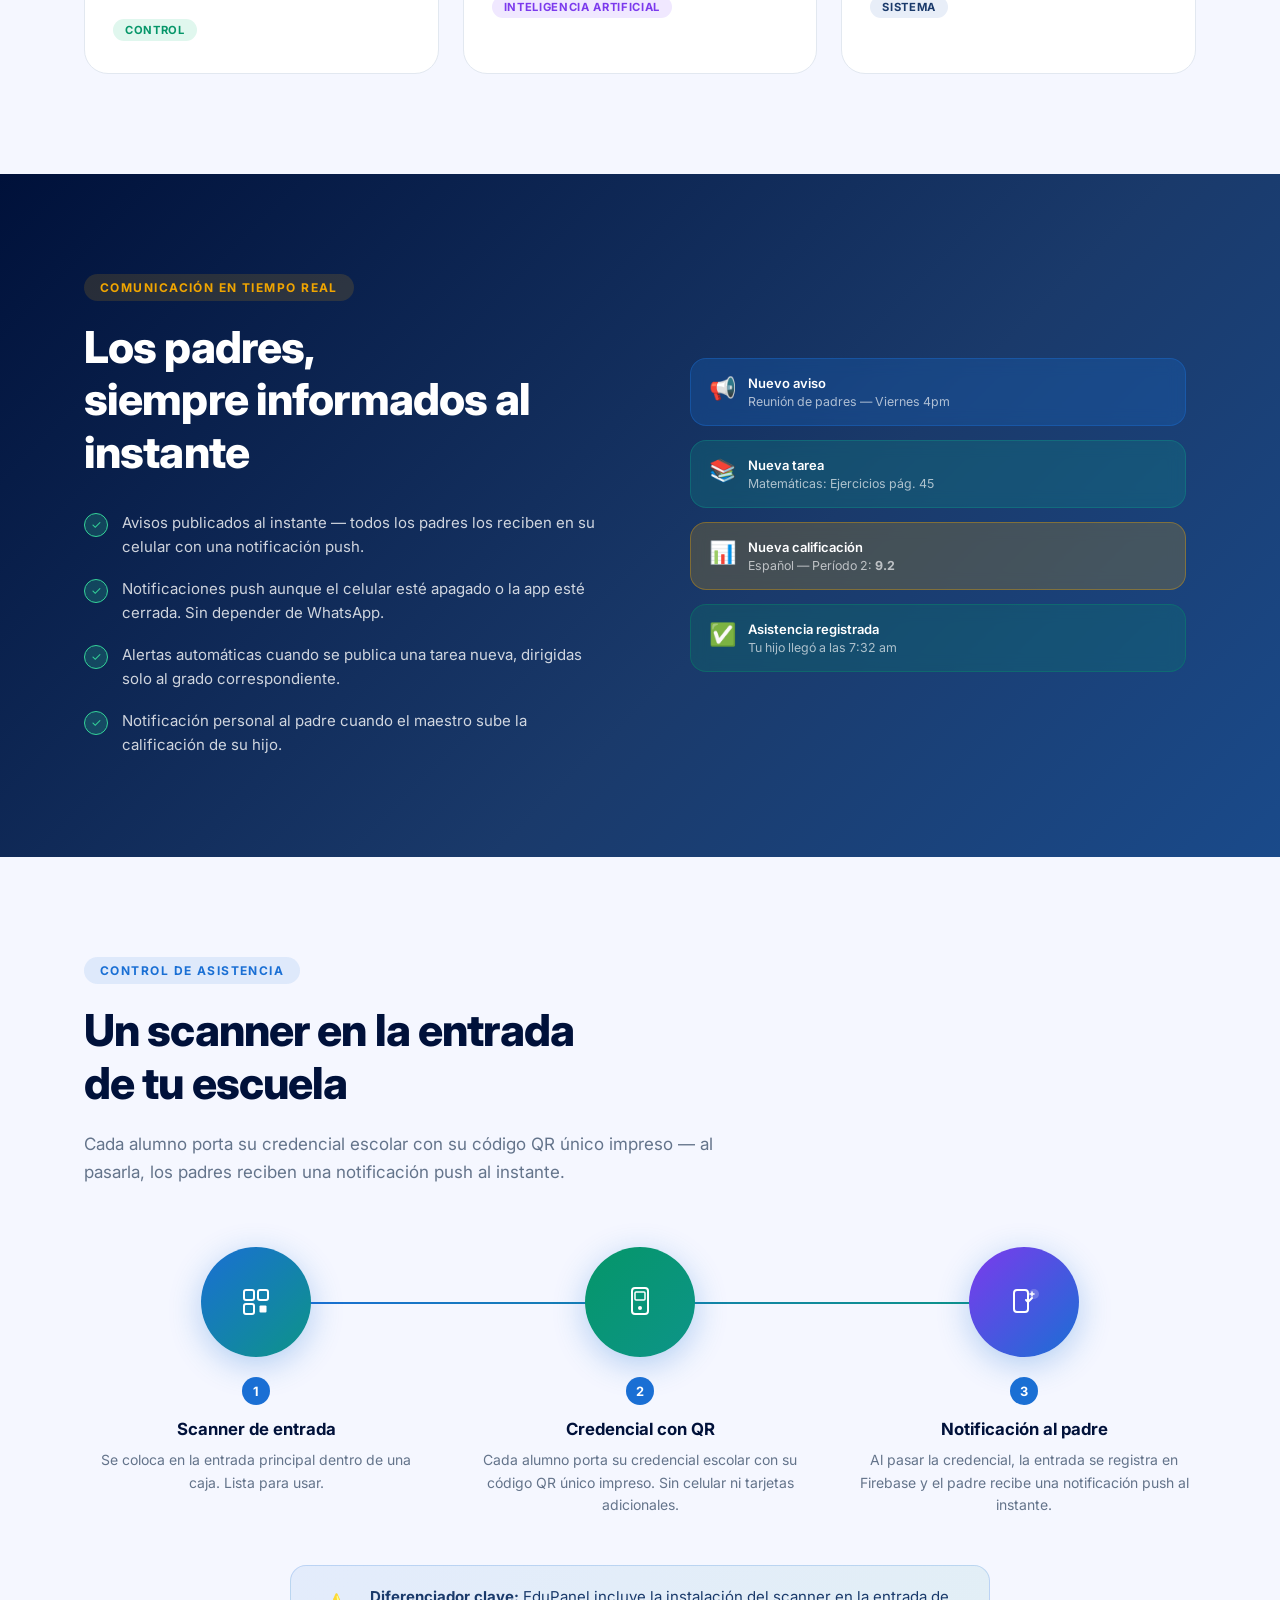
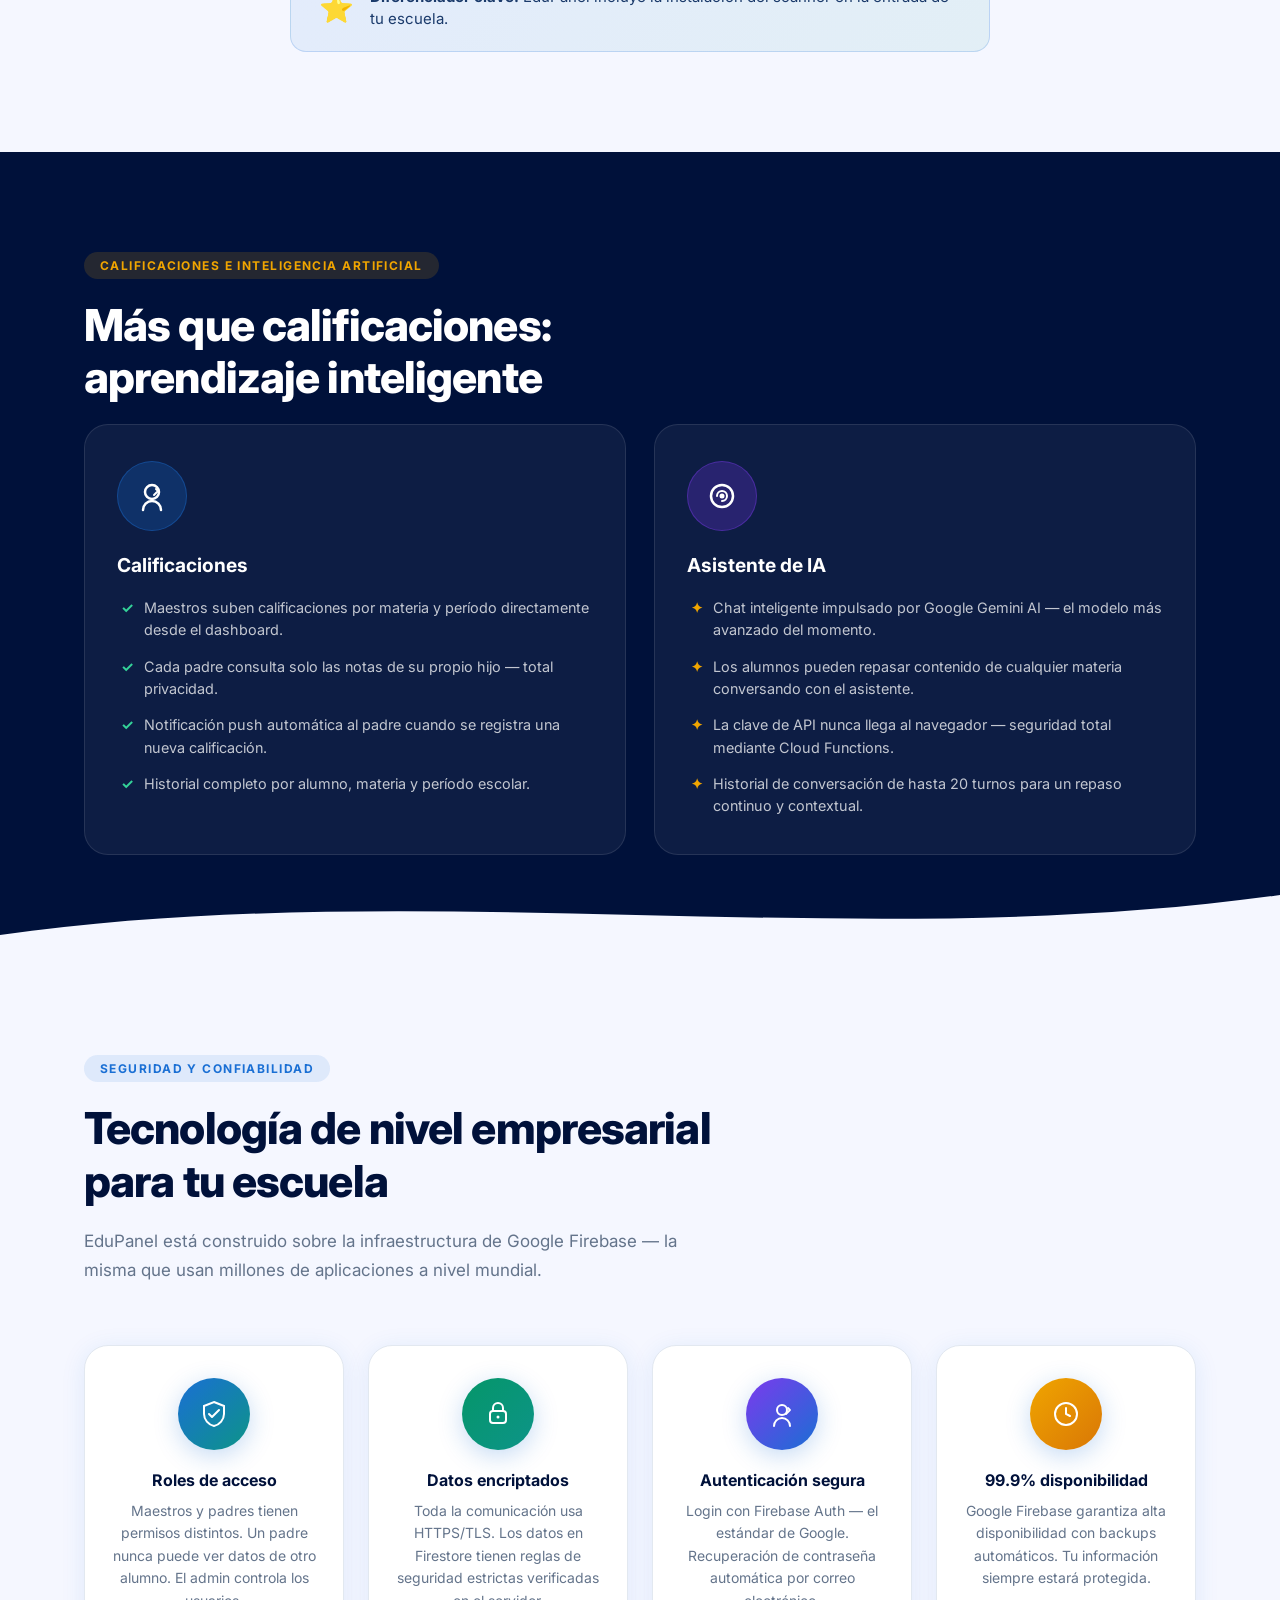
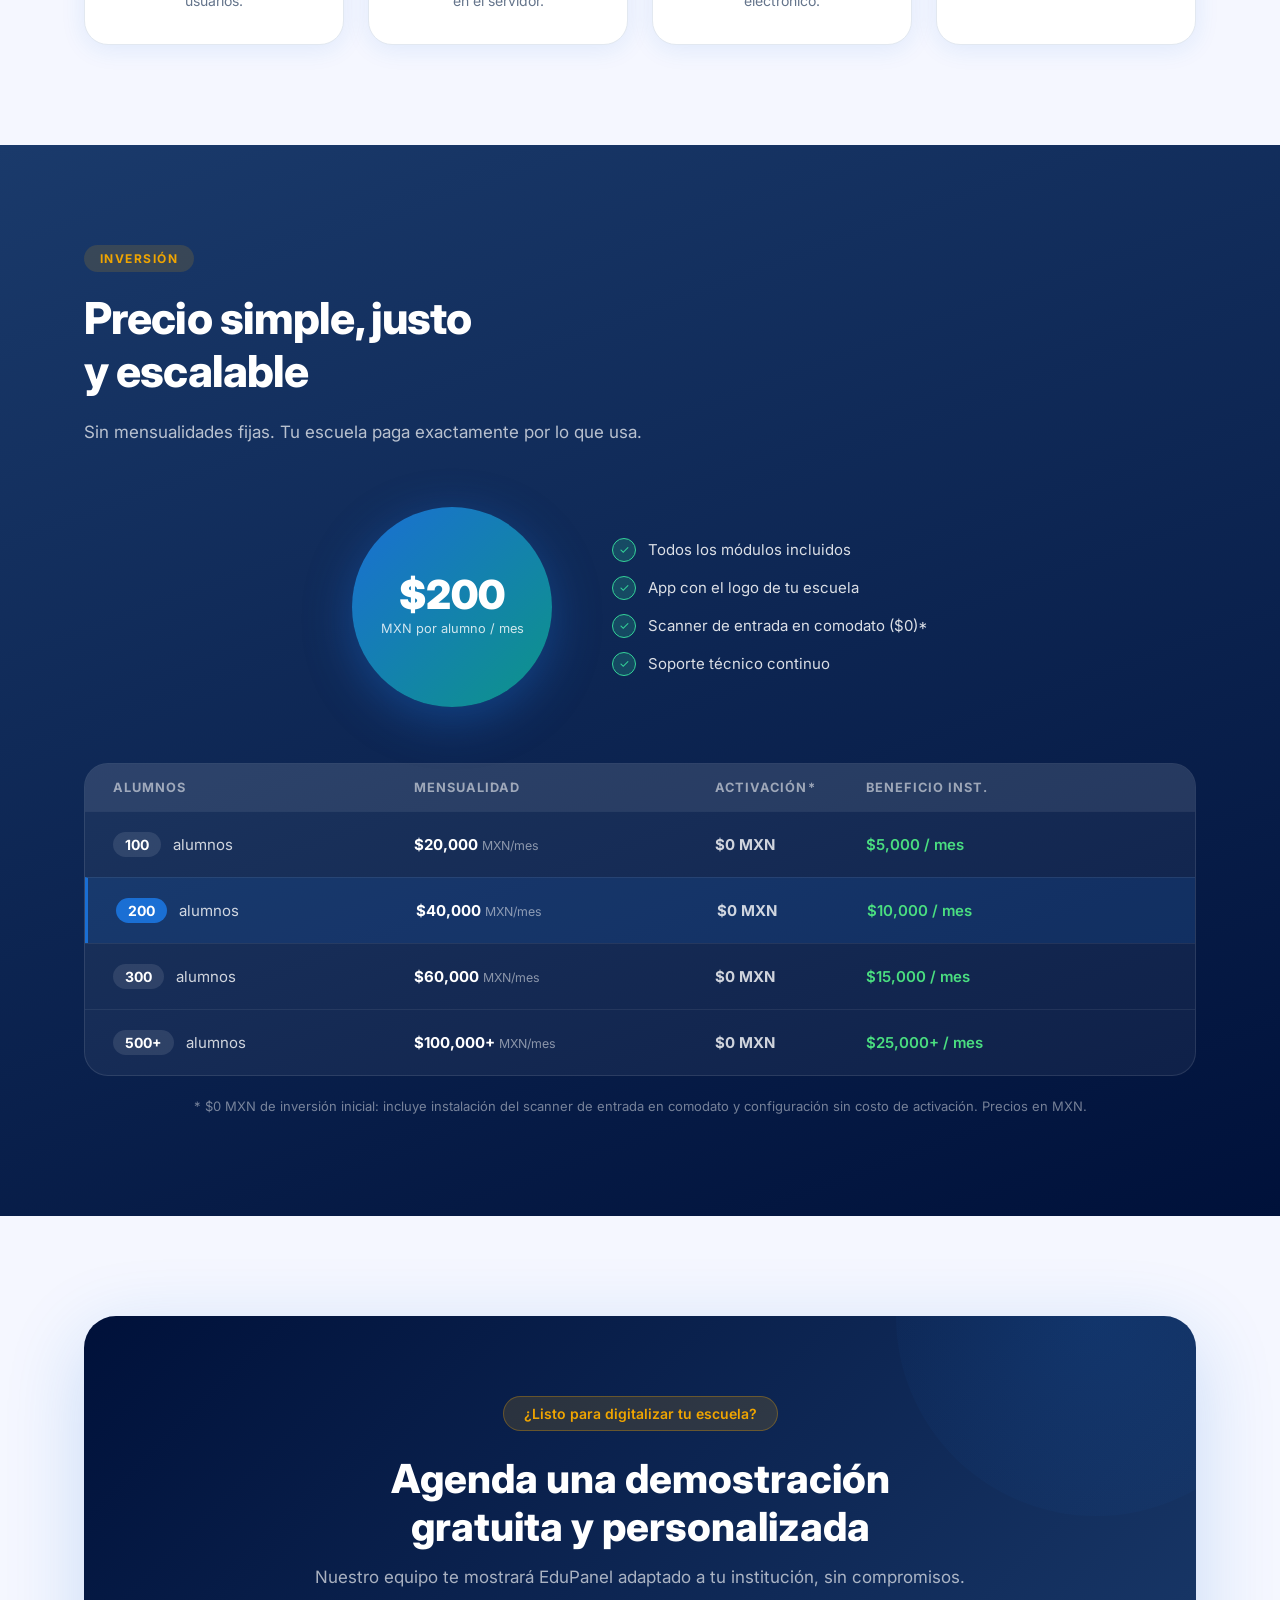
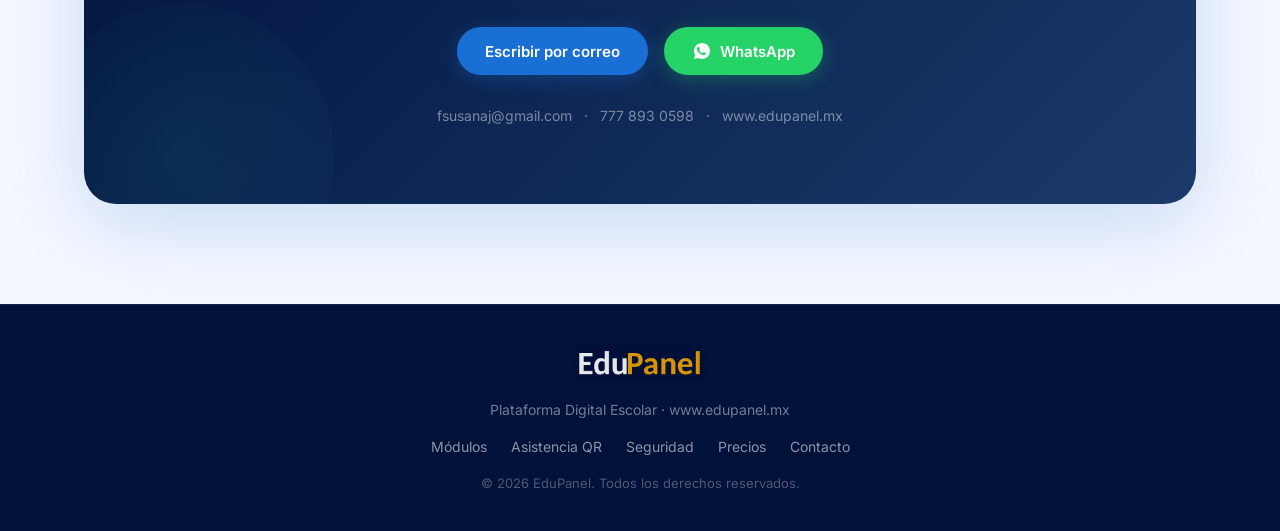
==== commit a3aace83: "Actualizar precios a $0 activación (comodato) y datos de contacto reales" ====
--- a/index.html
+++ b/index.html
@@ -532,7 +532,7 @@
         <div class="price-includes">
           <div class="price-item"><span class="pi-check">✓</span> Todos los módulos incluidos</div>
           <div class="price-item"><span class="pi-check">✓</span> App con el logo de tu escuela</div>
-          <div class="price-item"><span class="pi-check">✓</span> Scanner de entrada instalado*</div>
+          <div class="price-item"><span class="pi-check">✓</span> Scanner de entrada en comodato ($0)*</div>
           <div class="price-item"><span class="pi-check">✓</span> Soporte técnico continuo</div>
         </div>
       </div>
@@ -547,29 +547,29 @@
         <div class="pt-row">
           <div><span class="pt-badge">100</span> alumnos</div>
           <div class="pt-price">$20,000 <span>MXN/mes</span></div>
-          <div>$5,500</div>
+          <div><strong>$0 MXN</strong></div>
           <div class="pt-benefit">$5,000 / mes</div>
         </div>
         <div class="pt-row pt-featured">
           <div><span class="pt-badge featured">200</span> alumnos</div>
           <div class="pt-price">$40,000 <span>MXN/mes</span></div>
-          <div>$5,500</div>
+          <div><strong>$0 MXN</strong></div>
           <div class="pt-benefit">$10,000 / mes</div>
         </div>
         <div class="pt-row">
           <div><span class="pt-badge">300</span> alumnos</div>
           <div class="pt-price">$60,000 <span>MXN/mes</span></div>
-          <div>$5,500</div>
+          <div><strong>$0 MXN</strong></div>
           <div class="pt-benefit">$15,000 / mes</div>
         </div>
         <div class="pt-row">
           <div><span class="pt-badge">500+</span> alumnos</div>
           <div class="pt-price">$100,000+ <span>MXN/mes</span></div>
-          <div>$8,000</div>
+          <div><strong>$0 MXN</strong></div>
           <div class="pt-benefit">$25,000+ / mes</div>
         </div>
       </div>
-      <p class="pt-note">* Cuota de activación única: cubre instalación del scanner de entrada + configuración. Precios en MXN.</p>
+      <p class="pt-note">* $0 MXN de inversión inicial: incluye instalación del scanner de entrada en comodato y configuración sin costo de activación. Precios en MXN.</p>
     </div>
   </section>
 
@@ -586,8 +586,8 @@
           <h2>Agenda una demostración<br/>gratuita y personalizada</h2>
           <p>Nuestro equipo te mostrará EduPanel adaptado a tu institución, sin compromisos.</p>
           <div class="cta-actions">
-            <a href="mailto:correo@ejemplo.com" class="btn btn-primary">Escribir por correo</a>
-            <a href="https://wa.me/5512345678" class="btn btn-whatsapp">
+            <a href="mailto:fsusanaj@gmail.com" class="btn btn-primary">Escribir por correo</a>
+            <a href="https://wa.me/527778930598?text=Hola%2C%20me%20interesa%20agendar%20una%20demo%20de%20EduPanel%20para%20mi%20escuela" target="_blank" rel="noopener" class="btn btn-whatsapp">
               <svg width="20" height="20" viewBox="0 0 20 20" fill="none">
                 <path d="M10 2C5.58 2 2 5.58 2 10c0 1.49.41 2.88 1.12 4.07L2 18l4.05-1.08C7.2 17.6 8.57 18 10 18c4.42 0 8-3.58 8-8s-3.58-8-8-8zm3.78 11.27c-.16.46-1.15.9-1.58.94-.4.04-.78.15-2.64-.55-2.22-.84-3.64-3.1-3.75-3.24-.11-.14-.9-1.2-.9-2.29 0-1.09.57-1.62.78-1.84.2-.22.45-.27.6-.27h.43c.14 0 .33-.05.51.39.18.44.62 1.52.67 1.63.05.11.09.24.01.38-.07.14-.11.23-.22.35-.11.12-.24.27-.34.36-.11.11-.23.22-.1.44.13.22.58.96 1.25 1.56.86.77 1.58 1.01 1.8 1.12.22.11.35.09.48-.05.13-.14.54-.63.68-.85.14-.22.29-.18.48-.11.2.07 1.25.59 1.47.7.22.11.36.16.41.25.06.09.06.51-.1.97z" fill="currentColor"/>
               </svg>
@@ -595,9 +595,9 @@
             </a>
           </div>
           <div class="cta-contact-info">
-            <span>correo@ejemplo.com</span>
+            <span>fsusanaj@gmail.com</span>
             <span>·</span>
-            <span>(55) 1234-5678</span>
+            <span>777 893 0598</span>
             <span>·</span>
             <span>www.edupanel.mx</span>
           </div>
@@ -618,7 +618,7 @@
         <a href="#precios">Precios</a>
         <a href="#contacto">Contacto</a>
       </div>
-      <div class="footer-copy">© 2025 EduPanel. Todos los derechos reservados.</div>
+      <div class="footer-copy">© 2026 EduPanel. Todos los derechos reservados.</div>
     </div>
   </footer>
 
